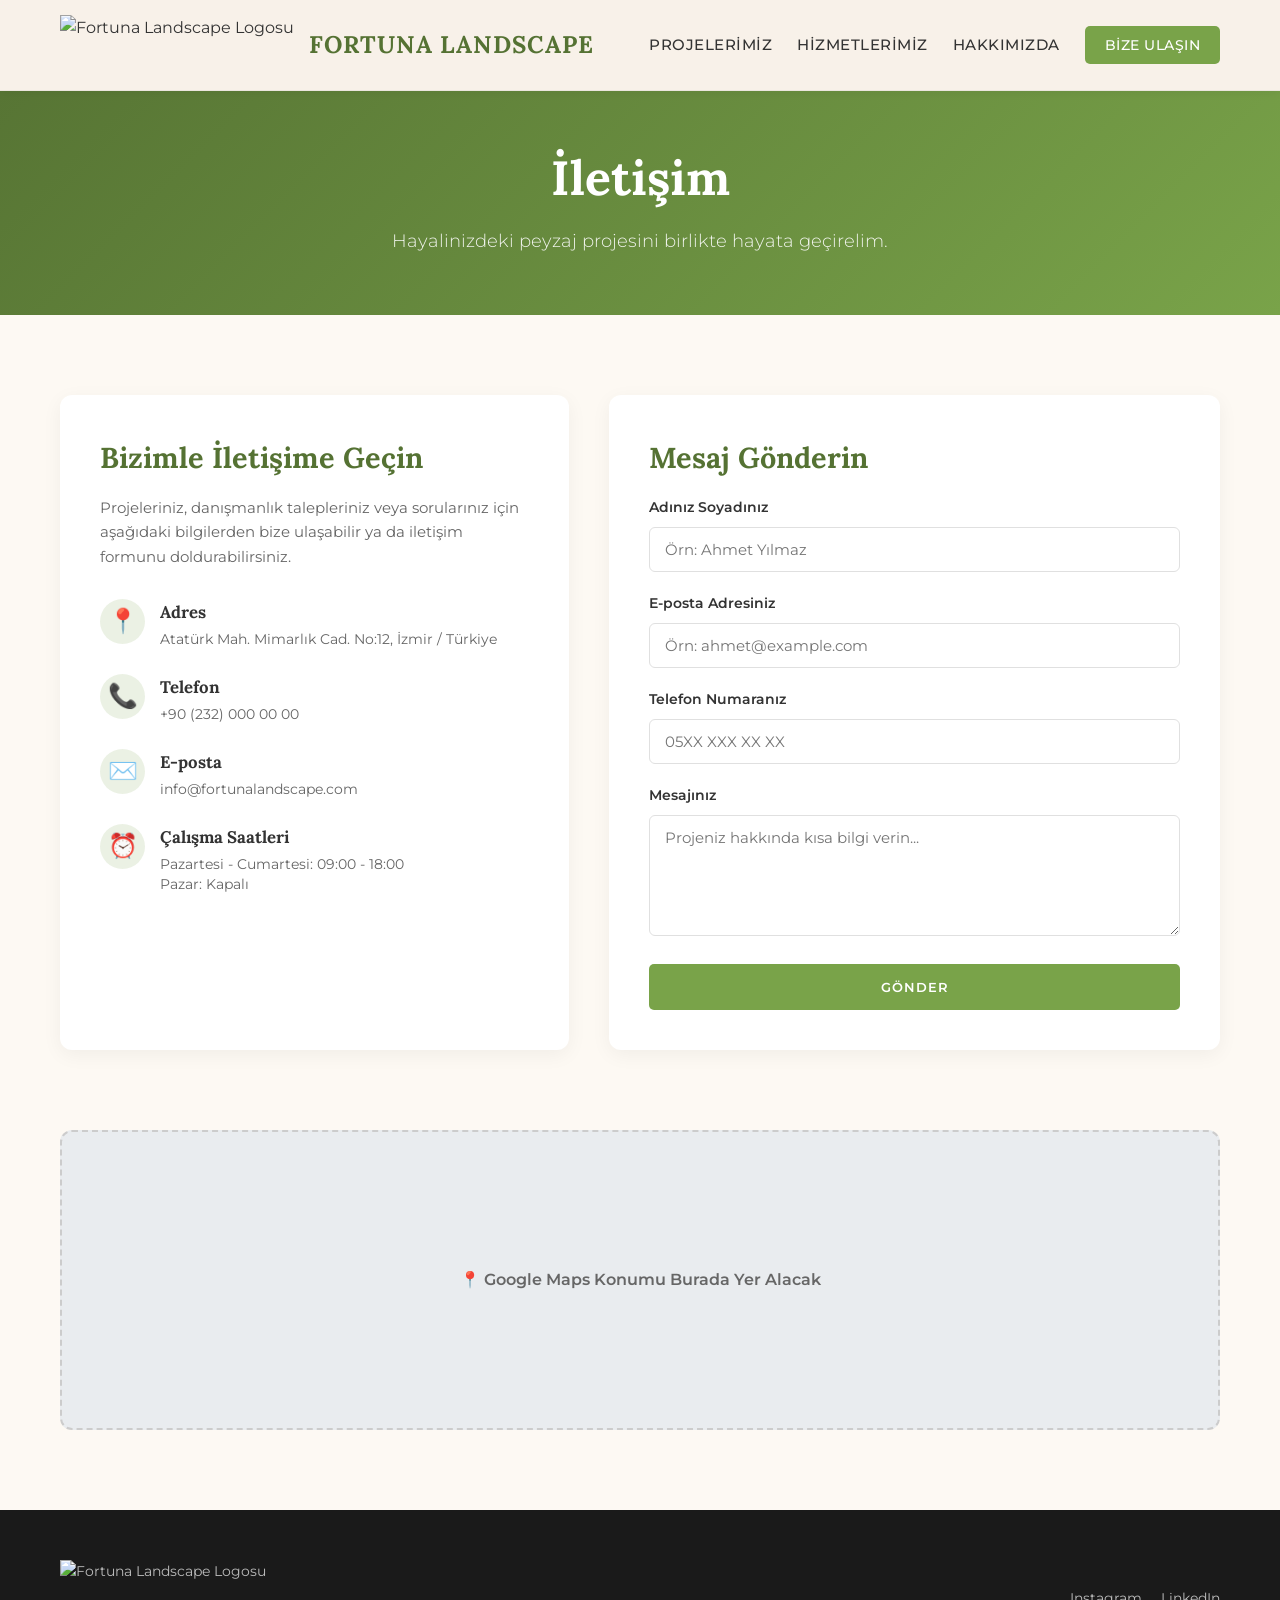
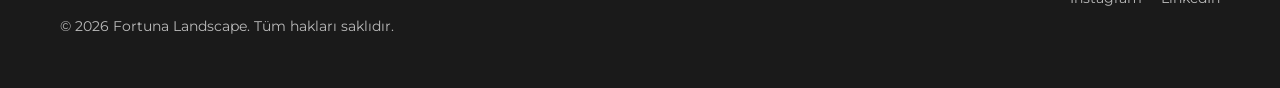
==== contact.html @ fe816507 "321" ====
<!DOCTYPE html>
<html lang="tr">
<head>
    <meta charset="UTF-8">
    <meta name="viewport" content="width=device-width, initial-scale=1.0">
    <title>İletişim | Fortuna Landscape</title>
    <link rel="stylesheet" href="style.css">
    <!-- Google Fonts -->
    <link rel="preconnect" href="https://fonts.googleapis.com">
    <link rel="preconnect" href="https://fonts.gstatic.com" crossorigin>
    <link href="https://fonts.googleapis.com/css2?family=Lora:ital,wght@0,400;0,700;1,400&family=Montserrat:wght@300;400;600;700&display=swap" rel="stylesheet">
</head>
<body>

    <!-- Header / Navigasyon Bölümü -->
    <header>
        <div class="container">
            <a href="index.html" class="logo-container">
                <img src="logo.jpeg" alt="Fortuna Landscape Logosu" class="site-logo">
                <h1 class="logo-text">Fortuna Landscape</h1>
            </a>
            <nav>
                <ul>
                    <li><a href="index.html#projemiz">Projelerimiz</a></li>
                    <li><a href="index.html#hizmetler">Hizmetlerimiz</a></li>
                    <li><a href="hakkimizda.html">Hakkımızda</a></li>
                    <li><a href="contact.html" class="cta-button">Bize Ulaşın</a></li>
                </ul>
            </nav>
        </div>
    </header>

    <!-- Sayfa Başlığı (Header Altı Banner) -->
    <section class="page-banner">
        <div class="container">
            <h2>İletişim</h2>
            <p>Hayalinizdeki peyzaj projesini birlikte hayata geçirelim.</p>
        </div>
    </section>

    <!-- İletişim İçerik Bölümü -->
    <section class="contact-page">
        <div class="container">
            <div class="contact-wrapper">
                
                <!-- Sol Taraf: İletişim Bilgileri -->
                <div class="contact-info-card">
                    <h3>Bizimle İletişime Geçin</h3>
                    <p>Projeleriniz, danışmanlık talepleriniz veya sorularınız için aşağıdaki bilgilerden bize ulaşabilir ya da iletişim formunu doldurabilirsiniz.</p>
                    
                    <div class="info-items">
                        <div class="info-item">
                            <span class="info-icon">📍</span>
                            <div>
                                <h4>Adres</h4>
                                <p>Atatürk Mah. Mimarlık Cad. No:12, İzmir / Türkiye</p>
                            </div>
                        </div>

                        <div class="info-item">
                            <span class="info-icon">📞</span>
                            <div>
                                <h4>Telefon</h4>
                                <p>+90 (232) 000 00 00</p>
                            </div>
                        </div>

                        <div class="info-item">
                            <span class="info-icon">✉️</span>
                            <div>
                                <h4>E-posta</h4>
                                <p>info@fortunalandscape.com</p>
                            </div>
                        </div>

                        <div class="info-item">
                            <span class="info-icon">⏰</span>
                            <div>
                                <h4>Çalışma Saatleri</h4>
                                <p>Pazartesi - Cumartesi: 09:00 - 18:00<br>Pazar: Kapalı</p>
                            </div>
                        </div>
                    </div>
                </div>

                <!-- Sağ Taraf: İletişim Formu -->
                <div class="contact-form-card">
                    <h3>Mesaj Gönderin</h3>
                    <form id="page-contact-form">
                        <div class="form-group">
                            <label for="name">Adınız Soyadınız</label>
                            <input type="text" id="name" name="ad" placeholder="Örn: Ahmet Yılmaz" required>
                        </div>

                        <div class="form-group">
                            <label for="email">E-posta Adresiniz</label>
                            <input type="email" id="email" name="email" placeholder="Örn: ahmet@example.com" required>
                        </div>

                        <div class="form-group">
                            <label for="phone">Telefon Numaranız</label>
                            <input type="tel" id="phone" name="phone" placeholder="05XX XXX XX XX">
                        </div>

                        <div class="form-group">
                            <label for="message">Mesajınız</label>
                            <textarea id="message" name="mesaj" rows="5" placeholder="Projeniz hakkında kısa bilgi verin..." required></textarea>
                        </div>

                        <button type="submit" class="btn">Gönder</button>
                    </form>
                </div>

            </div>
        </div>
    </section>

    <!-- Harita Bölümü Simülasyonu -->
    <section class="map-section">
        <div class="container">
            <div class="map-placeholder">
                <p>📍 Google Maps Konumu Burada Yer Alacak</p>
            </div>
        </div>
    </section>

    <!-- Footer -->
    <footer>
        <div class="container">
            <div class="footer-info">
                <img src="logo.jpeg" alt="Fortuna Landscape Logosu" class="site-logo small">
                <p>&copy; 2026 Fortuna Landscape. Tüm hakları saklıdır.</p>
            </div>
            <div class="footer-social">
                <a href="#">Instagram</a>
                <a href="#">LinkedIn</a>
            </div>
        </div>
    </footer>

    <script src="app.js"></script>
</body>
</html>
---- style.css ----
/* --- Global Stiller --- */
:root {
    --primary-color: #79A349; /* Fıstık Yeşili - Temel Renk */
    --secondary-color: #557233; /* Daha Koyu Yeşil - Vurgu */
    --accent-color: #E6A157; /* Logodaki Altın/Güneş Rengi - Detaylar */
    --light-color: #FDF9F3; /* Çok Açık Arka Plan Rengi */
    --dark-color: #333333; /* Koyu Metin Rengi */
    --text-color-muted: #666666;
    --white: #ffffff;
    --transition: all 0.3s ease;
    --font-heading: 'Lora', serif; /* Başlıklar için Serif */
    --font-body: 'Montserrat', sans-serif; /* Gövde Metni için Sans-Serif */
}

* {
    margin: 0;
    padding: 0;
    box-sizing: border-box;
}

html {
    scroll-behavior: smooth; /* Yumuşak kaydırma */
    font-size: 16px;
}

body {
    font-family: var(--font-body);
    color: var(--dark-color);
    background-color: var(--light-color);
    line-height: 1.6;
    overflow-x: hidden;
}

.container {
    max-width: 1200px;
    margin: 0 auto;
    padding: 0 20px;
}

a {
    text-decoration: none;
    color: inherit;
    transition: var(--transition);
}

ul {
    list-style: none;
}

img {
    max-width: 100%;
    height: auto;
}

h1, h2, h3, h4 {
    font-family: var(--font-heading);
    font-weight: 700;
}
/* --- Header Stilleri --- */
header {
    background-color: #F8F1E9; /* İstediğiniz krem/açık ton */
    padding: 15px 0;
    position: fixed;
    top: 0;
    width: 100%;
    z-index: 1000;
    box-shadow: 0 2px 10px rgba(0,0,0,0.05);
    border-bottom: 1px solid rgba(0, 0, 0, 0.05); /* Şık hafif bir alt çizgi */
}

header .container {
    display: flex;
    justify-content: space-between;
    align-items: center;
}

.logo-container {
    display: flex;
    align-items: center;
    gap: 15px;
}

.site-logo {
    height: 60px; /* Logonun boyutu */
}

.site-logo.small {
    height: 40px;
}

.logo-text {
    font-family: var(--font-heading);
    font-size: 1.5rem;
    font-weight: 700;
    color: var(--secondary-color);
    margin-bottom: 0;
    text-transform: uppercase;
    letter-spacing: 1px;
}

nav ul {
    display: flex;
    gap: 25px;
    align-items: center;
}

nav a {
    font-size: 0.95rem;
    font-weight: 500;
    color: var(--dark-color);
    text-transform: uppercase;
    letter-spacing: 0.5px;
}

nav a:hover:not(.cta-button) {
    color: var(--primary-color);
}

.cta-button {
    background-color: var(--primary-color);
    color: var(--white);
    padding: 10px 20px;
    border-radius: 5px;
    font-size: 0.9rem;
}

.cta-button:hover {
    background-color: var(--secondary-color);
    transform: translateY(-2px);
}

/* --- Hero Stilleri --- */
.hero {
    height: 100vh;
    background-image: url('https://images.unsplash.com/photo-1557429287-b2e26467fc2b?q=80&w=2000&auto=format&fit=crop'); /* Örnek peyzaj görseli */
    background-size: cover;
    background-position: center;
    display: flex;
    align-items: center;
    position: relative;
    color: var(--white);
    padding-top: 80px; /* Header yüksekliği */
}

.hero-overlay {
    position: absolute;
    top: 0;
    left: 0;
    width: 100%;
    height: 100%;
    background-color: rgba(0, 0, 0, 0.4); /* Görseli karartmak için */
    z-index: 1;
}

.hero-content {
    position: relative;
    z-index: 2;
    text-align: center;
    max-width: 800px;
}

.hero h2 {
    font-size: 3.5rem;
    margin-bottom: 20px;
    line-height: 1.2;
}

.hero p {
    font-size: 1.2rem;
    margin-bottom: 40px;
    font-weight: 300;
    color: rgba(255, 255, 255, 0.9);
}

.btn {
    display: inline-block;
    padding: 15px 35px;
    background-color: var(--primary-color);
    color: var(--white);
    font-family: var(--font-body);
    text-transform: uppercase;
    font-weight: 600;
    letter-spacing: 1px;
    border-radius: 5px;
    border: none;
    cursor: pointer;
}

.btn:hover {
    background-color: var(--secondary-color);
    transform: translateY(-3px);
}

/* --- Bölüm Başlıkları --- */
.section-title {
    font-size: 2.8rem;
    text-align: center;
    color: var(--secondary-color);
    margin-bottom: 60px;
    position: relative;
}

.section-title::after {
    content: '';
    display: block;
    width: 80px;
    height: 4px;
    background-color: var(--accent-color); /* Logodaki altın renk */
    margin: 15px auto 0;
}

/* --- Projeler Bölümü Stilleri --- */
.projects {
    padding: 100px 0;
    background-color: var(--white);
}

.projects-grid {
    display: grid;
    grid-template-columns: repeat(auto-fit, minmax(300px, 1fr));
    gap: 30px;
}

.project-card {
    position: relative;
    overflow: hidden;
    border-radius: 10px;
    box-shadow: 0 5px 15px rgba(0,0,0,0.1);
}

.project-card img {
    width: 100%;
    height: 400px;
    object-fit: cover;
    transition: var(--transition);
}

.project-info {
    position: absolute;
    bottom: 0;
    left: 0;
    width: 100%;
    padding: 30px;
    background: linear-gradient(to top, rgba(0,0,0,0.8), transparent);
    color: var(--white);
    transform: translateY(20px);
    opacity: 0;
    transition: var(--transition);
}

.project-card:hover img {
    transform: scale(1.05);
}

.project-card:hover .project-info {
    transform: translateY(0);
    opacity: 1;
}

.project-info h4 {
    font-family: var(--font-heading);
    font-size: 1.5rem;
    margin-bottom: 5px;
}

.project-info p {
    font-size: 0.9rem;
    font-weight: 300;
}

/* --- Yana Kayan Hizmetler Bölümü Stilleri --- */
.services {
    padding: 80px 0;
    background-color: var(--light-color);
}

.slider-container {
    position: relative;
    display: flex;
    align-items: center;
    width: 100%;
}

.services-track {
    display: flex;
    gap: 20px;
    overflow-x: auto;
    scroll-behavior: smooth;
    padding: 15px 5px;
    scrollbar-width: none; /* Firefox kaydırma çubuğunu gizler */
    width: 100%;
}

/* Chrome, Safari ve Opera için kaydırma çubuğunu gizle */
.services-track::-webkit-scrollbar {
    display: none;
}

/* KART BOYUTLANDIRMALARI */
.service-card {
    /* Masaüstü: Tam 3 kart sığacak şekilde genişlik (gap düşülerek) */
    flex: 0 0 calc((100% - 40px) / 3); 
    max-width: calc((100% - 40px) / 3);
    background-color: var(--white);
    padding: 30px 20px;
    border-radius: 12px;
    box-shadow: 0 4px 15px rgba(0, 0, 0, 0.05);
    border-bottom: 4px solid transparent;
    transition: var(--transition);
    box-sizing: border-box;
    display: flex;
    flex-direction: column;
    align-items: flex-start;
}

.service-card:hover {
    border-bottom: 4px solid var(--primary-color);
    transform: translateY(-5px);
}

.icon-box {
    width: 50px;
    height: 50px;
    background-color: rgba(121, 163, 73, 0.15); /* Fıstık yeşilinin hafif şeffaf tonu */
    border-radius: 50%;
    display: flex;
    align-items: center;
    justify-content: center;
    font-size: 1.4rem;
    margin-bottom: 15px;
}

.service-card h4 {
    font-size: 1.2rem;
    margin-bottom: 10px;
    color: var(--secondary-color);
}

.service-card p {
    color: var(--text-color-muted);
    font-size: 0.9rem;
    line-height: 1.5;
}

/* Ok Butonları */
.slider-btn {
    background-color: var(--white);
    color: var(--secondary-color);
    border: 1px solid rgba(0, 0, 0, 0.1);
    width: 40px;
    height: 40px;
    border-radius: 50%;
    cursor: pointer;
    font-size: 1rem;
    position: absolute;
    z-index: 10;
    box-shadow: 0 4px 10px rgba(0, 0, 0, 0.1);
    transition: var(--transition);
}

.slider-btn:hover {
    background-color: var(--primary-color);
    color: var(--white);
}

.prev-btn {
    left: -15px;
}

.next-btn {
    right: -15px;
}

/* --- Hakkımızda Bölümü Stilleri --- */
.about {
    padding: 100px 0;
    background-color: var(--white);
}

.about-content {
    display: flex;
    align-items: center;
    gap: 50px;
}

.about-text {
    flex: 1;
}

.about-text p {
    margin-bottom: 20px;
    font-size: 1.1rem;
    color: var(--dark-color);
}

.about-image {
    flex: 1;
}

.about-image img {
    border-radius: 10px;
    box-shadow: 0 5px 20px rgba(0,0,0,0.1);
}

/* --- İletişim Bölümü Stilleri --- */
.contact {
    padding: 100px 0;
    background-color: var(--secondary-color);
    color: var(--white);
    text-align: center;
}

.contact .section-title {
    color: var(--white);
}

.contact .section-title::after {
    background-color: var(--primary-color);
}

.contact p {
    margin-bottom: 50px;
    color: rgba(255, 255, 255, 0.8);
}

#contact-form {
    max-width: 600px;
    margin: 0 auto;
    text-align: left;
}

#contact-form input, #contact-form textarea {
    width: 100%;
    padding: 15px;
    margin-bottom: 20px;
    border-radius: 5px;
    border: none;
    font-family: var(--font-body);
}

#contact-form textarea {
    resize: vertical;
}

#contact-form button {
    display: block;
    width: 100%;
}

/* --- Footer Stilleri --- */
footer {
    background-color: #1a1a1a;
    color: rgba(255, 255, 255, 0.7);
    padding: 50px 0;
    font-size: 0.9rem;
}

footer .container {
    display: flex;
    justify-content: space-between;
    align-items: center;
}

.footer-info {
    display: flex;
    flex-direction: column;
    gap: 15px;
}

.footer-social a {
    margin-left: 15px;
    color: rgba(255, 255, 255, 0.7);
}

.footer-social a:hover {
    color: var(--primary-color);
}

/* --- Mobil ve Medya Uyumluluğu (Responsive) --- */
@media (max-width: 992px) {
    .hero h2 { font-size: 2.8rem; }
    .about-content { flex-direction: column; }
    .service-card {
        flex: 0 0 calc((100% - 20px) / 2); /* Tablette 2 kart göster */
        max-width: calc((100% - 20px) / 2);
    }
}

@media (max-width: 768px) {
    header .container { flex-direction: column; gap: 10px; }
    nav ul { flex-direction: column; gap: 10px; text-align: center; width: 100%; }
    .hero { text-align: center; padding-top: 120px; }
    .hero h2 { font-size: 2.2rem; }
    .section-title { font-size: 2.2rem; }
}

@media (max-width: 600px) {
    .service-card {
        flex: 0 0 100%; /* Mobilde tam ekrana 1 kart oturur, taşma yapmaz */
        max-width: 100%;
    }
    .prev-btn { left: -5px; }
    .next-btn { right: -5px; }
}
/* --- Neden Bizi Tercih Etmelisiniz? Stilleri --- */
.why-us {
    padding: 100px 0;
    background-color: var(--white);
}

.why-us-grid {
    display: grid;
    grid-template-columns: repeat(3, 1fr);
    gap: 30px;
    margin-bottom: 50px;
}

.why-us-card {
    background-color: var(--light-color);
    padding: 40px 30px;
    border-radius: 12px;
    position: relative;
    transition: var(--transition);
    border-top: 4px solid var(--primary-color);
}

.why-us-card:hover {
    transform: translateY(-8px);
    box-shadow: 0 10px 25px rgba(0, 0, 0, 0.08);
}

.why-us-number {
    font-family: var(--font-heading);
    font-size: 2.5rem;
    font-weight: 700;
    color: var(--accent-color);
    margin-bottom: 15px;
    opacity: 0.8;
}

.why-us-card h4 {
    font-size: 1.3rem;
    color: var(--secondary-color);
    margin-bottom: 15px;
}

.why-us-card p {
    color: var(--text-color-muted);
    font-size: 0.95rem;
    line-height: 1.6;
}

/* Alt Çağrı Metni Kutusu */
.why-us-cta {
    background: linear-gradient(135deg, var(--secondary-color), var(--primary-color));
    color: var(--white);
    padding: 40px;
    border-radius: 12px;
    text-align: center;
    max-width: 900px;
    margin: 0 auto;
    box-shadow: 0 8px 20px rgba(0, 0, 0, 0.1);
}

.why-us-cta p {
    font-size: 1.1rem;
    line-height: 1.7;
    margin-bottom: 25px;
    font-weight: 300;
}

.why-us-cta .btn {
    background-color: var(--white);
    color: var(--secondary-color);
    font-weight: 700;
}

.why-us-cta .btn:hover {
    background-color: var(--accent-color);
    color: var(--white);
}

/* Responsive Düzenlemeler */
@media (max-width: 992px) {
    .why-us-grid {
        grid-template-columns: repeat(1, 1fr); /* Tablet ve mobilde alt alta dizilir */
        gap: 25px;
    }
}

@media (max-width: 600px) {
    .why-us-cta {
        padding: 25px 20px;
    }
    .why-us-cta p {
        font-size: 1rem;
    }
}
/* --- İletişim Sayfası Stilleri (contact.html) --- */
.page-banner {
    background: linear-gradient(135deg, var(--secondary-color), var(--primary-color));
    color: var(--white);
    padding: 140px 0 60px; /* Header payı ile birlikte */
    text-align: center;
}

.page-banner h2 {
    font-size: 3rem;
    margin-bottom: 10px;
}

.page-banner p {
    font-size: 1.1rem;
    font-weight: 300;
    opacity: 0.9;
}

.contact-page {
    padding: 80px 0;
    background-color: var(--light-color);
}

.contact-wrapper {
    display: grid;
    grid-template-columns: 1fr 1.2fr;
    gap: 40px;
}

/* Sol Kart: Bilgiler */
.contact-info-card {
    background-color: var(--white);
    padding: 40px;
    border-radius: 12px;
    box-shadow: 0 5px 20px rgba(0, 0, 0, 0.05);
}

.contact-info-card h3, .contact-form-card h3 {
    font-size: 1.8rem;
    color: var(--secondary-color);
    margin-bottom: 15px;
}

.contact-info-card > p {
    color: var(--text-color-muted);
    font-size: 0.95rem;
    margin-bottom: 30px;
}

.info-items {
    display: flex;
    flex-direction: column;
    gap: 25px;
}

.info-item {
    display: flex;
    align-items: flex-start;
    gap: 15px;
}

.info-icon {
    font-size: 1.5rem;
    background-color: rgba(121, 163, 73, 0.15);
    width: 45px;
    height: 45px;
    border-radius: 50%;
    display: flex;
    align-items: center;
    justify-content: center;
    flex-shrink: 0;
}

.info-item h4 {
    font-size: 1.05rem;
    color: var(--dark-color);
    margin-bottom: 3px;
}

.info-item p {
    color: var(--text-color-muted);
    font-size: 0.9rem;
    line-height: 1.4;
}

/* Sağ Kart: Form */
.contact-form-card {
    background-color: var(--white);
    padding: 40px;
    border-radius: 12px;
    box-shadow: 0 5px 20px rgba(0, 0, 0, 0.05);
}

.form-group {
    margin-bottom: 20px;
}

.form-group label {
    display: block;
    font-size: 0.9rem;
    font-weight: 600;
    color: var(--dark-color);
    margin-bottom: 8px;
}

.form-group input, .form-group textarea {
    width: 100%;
    padding: 12px 15px;
    border: 1px solid #e0e0e0;
    border-radius: 6px;
    font-family: var(--font-body);
    font-size: 0.95rem;
    transition: var(--transition);
}

.form-group input:focus, .form-group textarea:focus {
    outline: none;
    border-color: var(--primary-color);
    box-shadow: 0 0 0 3px rgba(121, 163, 73, 0.2);
}

.contact-form-card .btn {
    width: 100%;
    border: none;
}

/* Harita Alanı */
.map-section {
    padding-bottom: 80px;
    background-color: var(--light-color);
}

.map-placeholder {
    width: 100%;
    height: 300px;
    background-color: #e9ecef;
    border-radius: 12px;
    display: flex;
    align-items: center;
    justify-content: center;
    color: var(--text-color-muted);
    font-weight: 600;
    border: 2px dashed #ccc;
}

/* Responsive (Mobil / Tablet) */
@media (max-width: 992px) {
    .contact-wrapper {
        grid-template-columns: 1fr;
    }
}
/* --- Modal Galeri Stilleri --- */
.project-card {
    cursor: pointer;
}

.modal {
    display: none; 
    position: fixed;
    z-index: 2000;
    left: 0;
    top: 0;
    width: 100%;
    height: 100%;
    background-color: rgba(0, 0, 0, 0.75);
    align-items: center;
    justify-content: center;
    backdrop-filter: blur(5px);
}

.modal-content {
    background-color: #ffffff;
    border-radius: 12px;
    width: 90%;
    max-width: 1000px;
    height: 80vh;
    position: relative;
    padding: 20px;
    box-shadow: 0 10px 30px rgba(0,0,0,0.3);
    display: flex;
    flex-direction: column;
}

.close-modal {
    position: absolute;
    top: 15px;
    right: 20px;
    font-size: 2rem;
    font-weight: bold;
    color: #333;
    cursor: pointer;
    z-index: 10;
    transition: var(--transition);
}

.close-modal:hover {
    color: var(--primary-color);
}

.modal-body {
    display: flex;
    gap: 20px;
    height: 100%;
    align-items: center;
    padding-top: 20px;
}

/* Sol Dikey Thumbnail Listesi */
.thumbnail-list {
    display: flex;
    flex-direction: column;
    gap: 12px;
    width: 100px;
    height: 100%;
    overflow-y: auto;
    padding-right: 5px;
}

.thumbnail-list::-webkit-scrollbar {
    width: 4px;
}

.thumbnail-list::-webkit-scrollbar-thumb {
    background-color: #ccc;
    border-radius: 4px;
}

.thumb-img {
    width: 100%;
    height: 70px;
    object-fit: cover;
    border-radius: 6px;
    cursor: pointer;
    opacity: 0.6;
    border: 2px solid transparent;
    transition: var(--transition);
}

.thumb-img.active, .thumb-img:hover {
    opacity: 1;
    border-color: var(--primary-color);
}

/* Orta Ana Görsel Alanı */
.main-image-container {
    flex: 1;
    height: 100%;
    position: relative;
    display: flex;
    align-items: center;
    justify-content: center;
    background-color: #f9f9f9;
    border-radius: 8px;
    overflow: hidden;
}

.main-image-container img {
    max-width: 100%;
    max-height: 100%;
    object-fit: contain;
}

/* Ok Butonları */
.modal-arrow {
    position: absolute;
    top: 50%;
    transform: translateY(-50%);
    background: rgba(255, 255, 255, 0.8);
    color: #333;
    border: none;
    width: 40px;
    height: 40px;
    border-radius: 50%;
    font-size: 1.2rem;
    cursor: pointer;
    transition: var(--transition);
    z-index: 5;
}

.modal-arrow:hover {
    background: var(--primary-color);
    color: #fff;
}

.prev-arrow { left: 15px; }
.next-arrow { right: 15px; }

/* Mobil Uyum */
@media (max-width: 768px) {
    .modal-body {
        flex-direction: column-reverse;
    }
    .thumbnail-list {
        flex-direction: row;
        width: 100%;
        height: 70px;
        overflow-x: auto;
    }
    .thumb-img {
        width: 70px;
    }
}
/* --- Hakkımızda Tek Paragraf Sayfa Stili --- */
.about-single-page {
    padding: 90px 0 120px;
    background-color: var(--light-color);
}

.about-paragraph-box {
    max-width: 850px;
    margin: 0 auto;
    background-color: var(--white);
    padding: 50px 40px;
    border-radius: 12px;
    box-shadow: 0 5px 20px rgba(0, 0, 0, 0.04);
    border-left: 5px solid var(--primary-color);
}

.about-paragraph-box p {
    font-size: 1.15rem;
    line-height: 1.85;
    color: var(--dark-color);
    font-weight: 300;
    text-align: justify;
}

@media (max-width: 600px) {
    .about-paragraph-box {
        padding: 30px 20px;
    }
    .about-paragraph-box p {
        font-size: 1rem;
        text-align: left;
    }
}
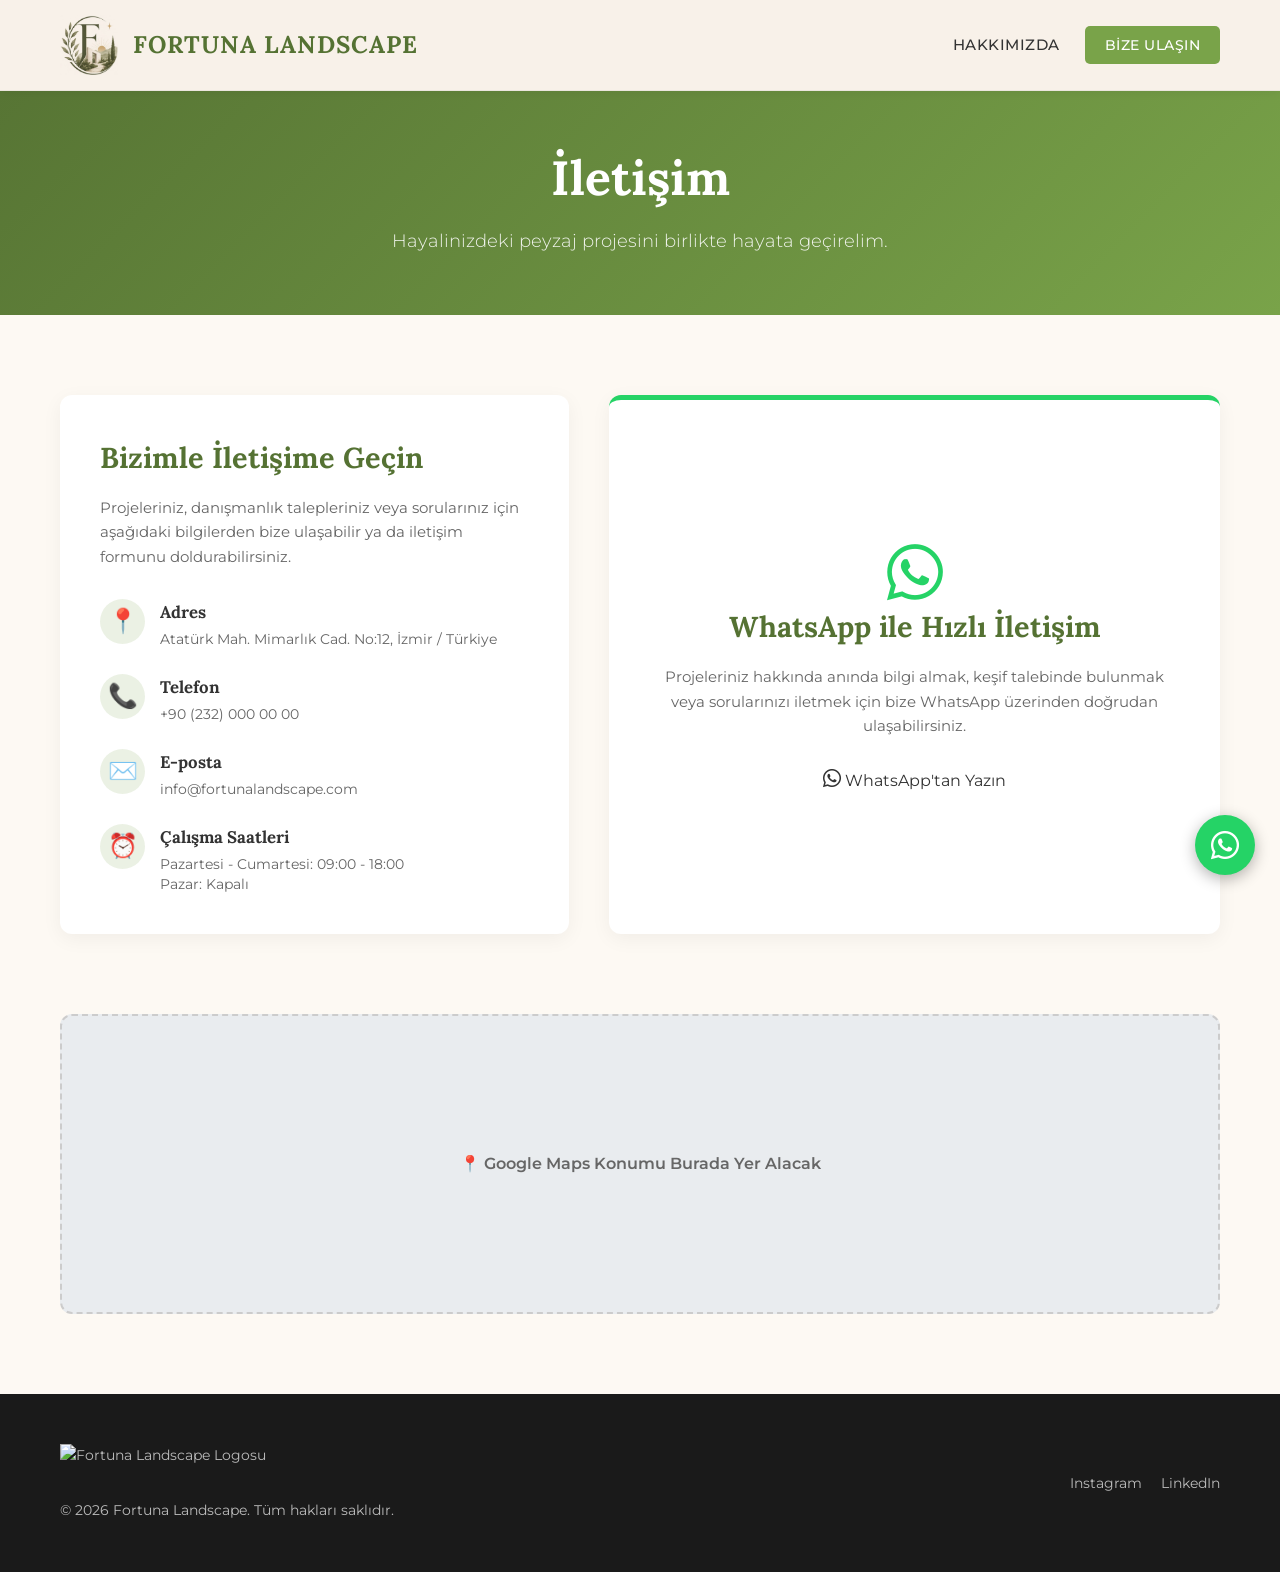
==== commit 5989a21c: "1531" ====
--- a/contact.html
+++ b/contact.html
@@ -9,6 +9,8 @@
     <link rel="preconnect" href="https://fonts.googleapis.com">
     <link rel="preconnect" href="https://fonts.gstatic.com" crossorigin>
     <link href="https://fonts.googleapis.com/css2?family=Lora:ital,wght@0,400;0,700;1,400&family=Montserrat:wght@300;400;600;700&display=swap" rel="stylesheet">
+    <!-- Font Awesome İkon Kütüphanesi -->
+    <link rel="stylesheet" href="https://cdnjs.cloudflare.com/ajax/libs/font-awesome/6.5.1/css/all.min.css">
 </head>
 <body>
 
@@ -16,19 +18,18 @@
     <header>
         <div class="container">
             <a href="index.html" class="logo-container">
-                <img src="logo.jpeg" alt="Fortuna Landscape Logosu" class="site-logo">
+                <img src="images/mini logo.jpeg" alt="Fortuna Landscape Logosu" class="site-logo">
                 <h1 class="logo-text">Fortuna Landscape</h1>
             </a>
             <nav>
                 <ul>
-                    <li><a href="index.html#projemiz">Projelerimiz</a></li>
-                    <li><a href="index.html#hizmetler">Hizmetlerimiz</a></li>
                     <li><a href="hakkimizda.html">Hakkımızda</a></li>
                     <li><a href="contact.html" class="cta-button">Bize Ulaşın</a></li>
                 </ul>
             </nav>
         </div>
     </header>
+
 
     <!-- Sayfa Başlığı (Header Altı Banner) -->
     <section class="page-banner">
@@ -82,36 +83,20 @@
                         </div>
                     </div>
                 </div>
-
-                <!-- Sağ Taraf: İletişim Formu -->
-                <div class="contact-form-card">
-                    <h3>Mesaj Gönderin</h3>
-                    <form id="page-contact-form">
-                        <div class="form-group">
-                            <label for="name">Adınız Soyadınız</label>
-                            <input type="text" id="name" name="ad" placeholder="Örn: Ahmet Yılmaz" required>
-                        </div>
-
-                        <div class="form-group">
-                            <label for="email">E-posta Adresiniz</label>
-                            <input type="email" id="email" name="email" placeholder="Örn: ahmet@example.com" required>
-                        </div>
-
-                        <div class="form-group">
-                            <label for="phone">Telefon Numaranız</label>
-                            <input type="tel" id="phone" name="phone" placeholder="05XX XXX XX XX">
-                        </div>
-
-                        <div class="form-group">
-                            <label for="message">Mesajınız</label>
-                            <textarea id="message" name="mesaj" rows="5" placeholder="Projeniz hakkında kısa bilgi verin..." required></textarea>
-                        </div>
-
-                        <button type="submit" class="btn">Gönder</button>
-                    </form>
+                <!-- Sağ Taraf: WhatsApp İletişim Kartı -->
+                <div class="contact-whatsapp-card">
+                    <div class="whatsapp-card-icon">
+                        <i class="fa-brands fa-whatsapp"></i>
+                    </div>
+                    <h3>WhatsApp ile Hızlı İletişim</h3>
+                    <p>Projeleriniz hakkında anında bilgi almak, keşif talebinde bulunmak veya sorularınızı iletmek için bize WhatsApp üzerinden doğrudan ulaşabilirsiniz.</p>
+                    
+                    <!-- Numarayı kendi numaranızla güncelleyin (Örn: 905XXXXXXXXX) -->
+                    <a href="https://wa.me/905000000000?text=Merhaba,%20projem%20hakk%C4%B1nda%20bilgi%20almak%20istiyorum." target="_blank" class="whatsapp-btn-large">
+                        <i class="fa-brands fa-whatsapp"></i> WhatsApp'tan Yazın
+                    </a>
                 </div>
-
-            </div>
+            
         </div>
     </section>
 
@@ -123,6 +108,10 @@
             </div>
         </div>
     </section>
+    <!-- Sağ Alt Sabit WhatsApp Butonu -->
+    <a href="https://wa.me/905000000000?text=Merhaba,%20projem%20hakk%C4%B1nda%20bilgi%20almak%20istiyorum." class="fixed-whatsapp" target="_blank" title="WhatsApp ile İletişime Geçin">
+        <i class="fa-brands fa-whatsapp"></i>
+    </a>
 
     <!-- Footer -->
     <footer>
--- a/style.css
+++ b/style.css
@@ -931,4 +931,105 @@
         font-size: 1rem;
         text-align: left;
     }
+}
+/* --- WhatsApp Kartı ve Sabit Buton Stilleri --- */
+
+/* İletişim Sayfasındaki WhatsApp Kartı */
+.contact-whatsapp-card {
+    background-color: var(--white);
+    padding: 40px;
+    border-radius: 12px;
+    box-shadow: 0 5px 20px rgba(0, 0, 0, 0.05);
+    text-align: center;
+    display: flex;
+    flex-direction: column;
+    align-items: center;
+    justify-content: center;
+    border-top: 5px solid #25D366; /* WhatsApp Yeşili */
+}
+
+/* Kart Üstündeki Büyük İkon */
+.whatsapp-card-icon i {
+    font-size: 4rem;
+    color: #25D366;
+}
+
+.contact-whatsapp-card h3 {
+    font-size: 1.8rem;
+    color: var(--secondary-color);
+    margin-bottom: 15px;
+}
+
+.contact-whatsapp-card p {
+    color: var(--text-color-muted);
+    font-size: 0.95rem;
+    line-height: 1.6;
+    margin-bottom: 30px;
+}
+
+/* Buton İçi İkon */
+.whatsapp-btn-large i {
+    font-size: 1.3rem;
+}
+
+.whatsapp-btn-large:hover {
+    background-color: #128C7E;
+    transform: translateY(-3px);
+    box-shadow: 0 6px 20px rgba(18, 140, 126, 0.4);
+    color: #ffffff;
+}
+
+/* Sağ Alt Sabit WhatsApp Butonu */
+.fixed-whatsapp {
+    position: fixed !important;
+    bottom: 25px !important;
+    right: 25px !important;
+    width: 60px !important;
+    height: 60px !important;
+    background-color: #25D366;
+    border-radius: 50%;
+    display: flex !important;
+    align-items: center;
+    justify-content: center;
+    box-shadow: 0 4px 15px rgba(0, 0, 0, 0.3);
+    z-index: 999999 !important; /* Diğer tüm elemanların üstünde durması için */
+    text-decoration: none;
+    transition: transform 0.3s ease, background-color 0.3s ease;
+    animation: pulse-wa 2s infinite;
+}
+
+.fixed-whatsapp i {
+    font-size: 32px !important;
+    color: #ffffff !important;
+    line-height: 1;
+}
+
+.fixed-whatsapp:hover {
+    background-color: #128C7E;
+    transform: scale(1.1);
+}
+
+/* Hafif Yanıp Sönme (Pulse) Animasyonu */
+@keyframes pulse-wa {
+    0% {
+        box-shadow: 0 0 0 0 rgba(37, 211, 102, 0.7);
+    }
+    70% {
+        box-shadow: 0 0 0 15px rgba(37, 211, 102, 0);
+    }
+    100% {
+        box-shadow: 0 0 0 0 rgba(37, 211, 102, 0);
+    }
+}
+
+@media (max-width: 600px) {
+    .fixed-whatsapp {
+        bottom: 15px !important;
+        right: 15px !important;
+        width: 50px !important;
+        height: 50px !important;
+    }
+    .fixed-whatsapp i {
+        font-size: 26px !important;
+    }
 }
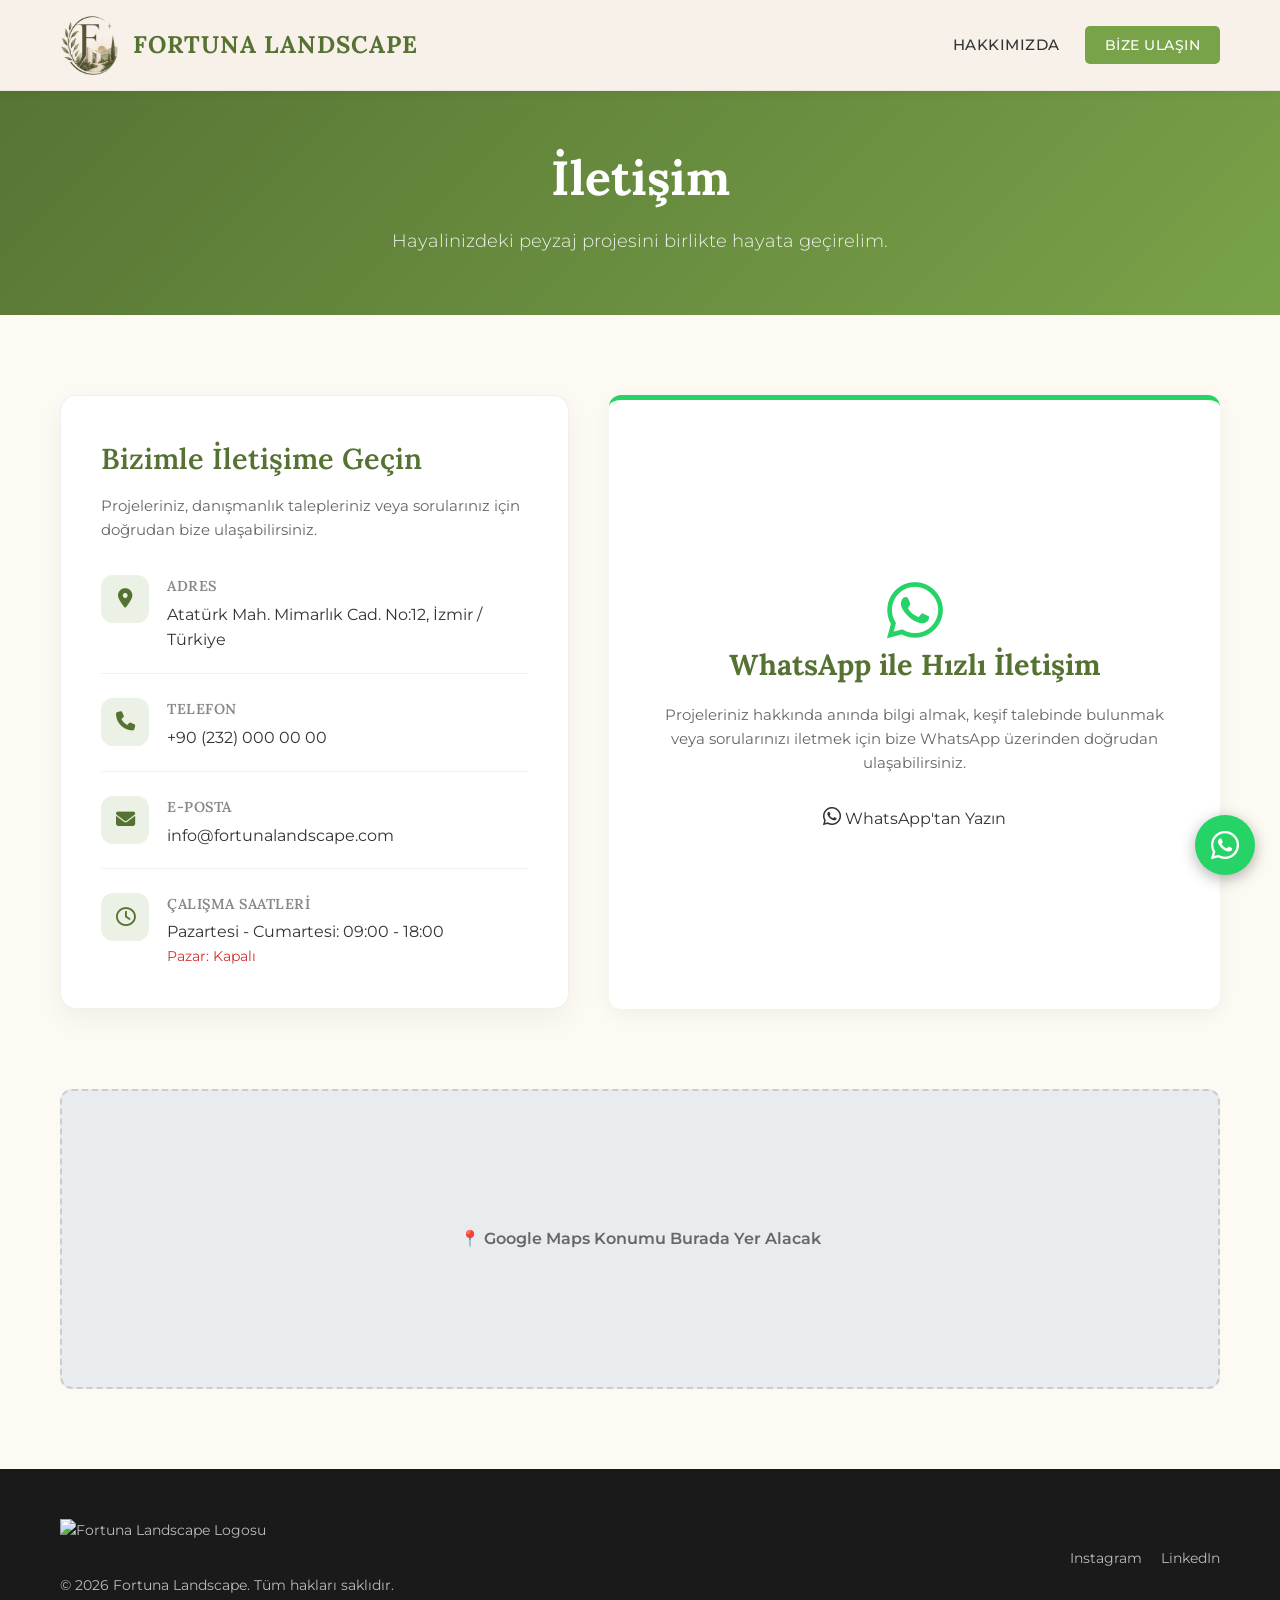
==== commit 44eb7f8f: "aw" ====
--- a/contact.html
+++ b/contact.html
@@ -46,39 +46,55 @@
                 
                 <!-- Sol Taraf: İletişim Bilgileri -->
                 <div class="contact-info-card">
-                    <h3>Bizimle İletişime Geçin</h3>
-                    <p>Projeleriniz, danışmanlık talepleriniz veya sorularınız için aşağıdaki bilgilerden bize ulaşabilir ya da iletişim formunu doldurabilirsiniz.</p>
+                    <div class="card-header">
+                        <h3>Bizimle İletişime Geçin</h3>
+                        <p>Projeleriniz, danışmanlık talepleriniz veya sorularınız için doğrudan bize ulaşabilirsiniz.</p>
+                    </div>
                     
                     <div class="info-items">
+                        <!-- Adres -->
                         <div class="info-item">
-                            <span class="info-icon">📍</span>
-                            <div>
+                            <div class="icon-box">
+                                <i class="fa-solid fa-location-dot"></i>
+                            </div>
+                            <div class="info-content">
                                 <h4>Adres</h4>
-                                <p>Atatürk Mah. Mimarlık Cad. No:12, İzmir / Türkiye</p>
+                                <a href="https://maps.google.com/?q=Atatürk+Mah.+Mimarlık+Cad.+No:12,+İzmir" target="_blank" rel="noopener noreferrer">
+                                    Atatürk Mah. Mimarlık Cad. No:12, İzmir / Türkiye
+                                </a>
                             </div>
                         </div>
 
+                        <!-- Telefon -->
                         <div class="info-item">
-                            <span class="info-icon">📞</span>
-                            <div>
+                            <div class="icon-box">
+                                <i class="fa-solid fa-phone"></i>
+                            </div>
+                            <div class="info-content">
                                 <h4>Telefon</h4>
-                                <p>+90 (232) 000 00 00</p>
+                                <a href="tel:+902320000000">+90 (232) 000 00 00</a>
                             </div>
                         </div>
 
+                        <!-- E-posta -->
                         <div class="info-item">
-                            <span class="info-icon">✉️</span>
-                            <div>
+                            <div class="icon-box">
+                                <i class="fa-solid fa-envelope"></i>
+                            </div>
+                            <div class="info-content">
                                 <h4>E-posta</h4>
-                                <p>info@fortunalandscape.com</p>
+                                <a href="mailto:info@fortunalandscape.com">info@fortunalandscape.com</a>
                             </div>
                         </div>
 
+                        <!-- Çalışma Saatleri -->
                         <div class="info-item">
-                            <span class="info-icon">⏰</span>
-                            <div>
+                            <div class="icon-box">
+                                <i class="fa-regular fa-clock"></i>
+                            </div>
+                            <div class="info-content">
                                 <h4>Çalışma Saatleri</h4>
-                                <p>Pazartesi - Cumartesi: 09:00 - 18:00<br>Pazar: Kapalı</p>
+                                <p>Pazartesi - Cumartesi: 09:00 - 18:00<br><span>Pazar: Kapalı</span></p>
                             </div>
                         </div>
                     </div>
--- a/style.css
+++ b/style.css
@@ -56,6 +56,7 @@
     font-family: var(--font-heading);
     font-weight: 700;
 }
+
 /* --- Header Stilleri --- */
 header {
     background-color: #F8F1E9; /* İstediğiniz krem/açık ton */
@@ -65,7 +66,7 @@
     width: 100%;
     z-index: 1000;
     box-shadow: 0 2px 10px rgba(0,0,0,0.05);
-    border-bottom: 1px solid rgba(0, 0, 0, 0.05); /* Şık hafif bir alt çizgi */
+    border-bottom: 1px solid rgba(0, 0, 0, 0.05);
 }
 
 header .container {
@@ -81,7 +82,7 @@
 }
 
 .site-logo {
-    height: 60px; /* Logonun boyutu */
+    height: 60px;
 }
 
 .site-logo.small {
@@ -132,14 +133,14 @@
 /* --- Hero Stilleri --- */
 .hero {
     height: 100vh;
-    background-image: url('https://images.unsplash.com/photo-1557429287-b2e26467fc2b?q=80&w=2000&auto=format&fit=crop'); /* Örnek peyzaj görseli */
+    background-image: url('https://images.unsplash.com/photo-1557429287-b2e26467fc2b?q=80&w=2000&auto=format&fit=crop');
     background-size: cover;
     background-position: center;
     display: flex;
     align-items: center;
     position: relative;
     color: var(--white);
-    padding-top: 80px; /* Header yüksekliği */
+    padding-top: 80px;
 }
 
 .hero-overlay {
@@ -148,7 +149,7 @@
     left: 0;
     width: 100%;
     height: 100%;
-    background-color: rgba(0, 0, 0, 0.4); /* Görseli karartmak için */
+    background-color: rgba(0, 0, 0, 0.4);
     z-index: 1;
 }
 
@@ -205,7 +206,7 @@
     display: block;
     width: 80px;
     height: 4px;
-    background-color: var(--accent-color); /* Logodaki altın renk */
+    background-color: var(--accent-color);
     margin: 15px auto 0;
 }
 
@@ -226,6 +227,7 @@
     overflow: hidden;
     border-radius: 10px;
     box-shadow: 0 5px 15px rgba(0,0,0,0.1);
+    cursor: pointer;
 }
 
 .project-card img {
@@ -268,7 +270,7 @@
     font-weight: 300;
 }
 
-/* --- Yana Kayan Hizmetler Bölümü Stilleri --- */
+/* --- Hizmetler Bölümü (Slider) --- */
 .services {
     padding: 80px 0;
     background-color: var(--light-color);
@@ -287,19 +289,16 @@
     overflow-x: auto;
     scroll-behavior: smooth;
     padding: 15px 5px;
-    scrollbar-width: none; /* Firefox kaydırma çubuğunu gizler */
+    scrollbar-width: none;
     width: 100%;
 }
 
-/* Chrome, Safari ve Opera için kaydırma çubuğunu gizle */
 .services-track::-webkit-scrollbar {
     display: none;
 }
 
-/* KART BOYUTLANDIRMALARI */
 .service-card {
-    /* Masaüstü: Tam 3 kart sığacak şekilde genişlik (gap düşülerek) */
-    flex: 0 0 calc((100% - 40px) / 3); 
+    flex: 0 0 calc((100% - 40px) / 3);
     max-width: calc((100% - 40px) / 3);
     background-color: var(--white);
     padding: 30px 20px;
@@ -318,18 +317,6 @@
     transform: translateY(-5px);
 }
 
-.icon-box {
-    width: 50px;
-    height: 50px;
-    background-color: rgba(121, 163, 73, 0.15); /* Fıstık yeşilinin hafif şeffaf tonu */
-    border-radius: 50%;
-    display: flex;
-    align-items: center;
-    justify-content: center;
-    font-size: 1.4rem;
-    margin-bottom: 15px;
-}
-
 .service-card h4 {
     font-size: 1.2rem;
     margin-bottom: 10px;
@@ -342,7 +329,6 @@
     line-height: 1.5;
 }
 
-/* Ok Butonları */
 .slider-btn {
     background-color: var(--white);
     color: var(--secondary-color);
@@ -363,13 +349,8 @@
     color: var(--white);
 }
 
-.prev-btn {
-    left: -15px;
-}
-
-.next-btn {
-    right: -15px;
-}
+.prev-btn { left: -15px; }
+.next-btn { right: -15px; }
 
 /* --- Hakkımızda Bölümü Stilleri --- */
 .about {
@@ -383,126 +364,43 @@
     gap: 50px;
 }
 
-.about-text {
-    flex: 1;
-}
-
+.about-text { flex: 1; }
 .about-text p {
     margin-bottom: 20px;
     font-size: 1.1rem;
     color: var(--dark-color);
 }
 
-.about-image {
-    flex: 1;
-}
-
+.about-image { flex: 1; }
 .about-image img {
     border-radius: 10px;
     box-shadow: 0 5px 20px rgba(0,0,0,0.1);
 }
 
-/* --- İletişim Bölümü Stilleri --- */
-.contact {
-    padding: 100px 0;
-    background-color: var(--secondary-color);
-    color: var(--white);
-    text-align: center;
-}
-
-.contact .section-title {
-    color: var(--white);
-}
-
-.contact .section-title::after {
-    background-color: var(--primary-color);
-}
-
-.contact p {
-    margin-bottom: 50px;
-    color: rgba(255, 255, 255, 0.8);
-}
-
-#contact-form {
-    max-width: 600px;
+.about-single-page {
+    padding: 90px 0 120px;
+    background-color: var(--light-color);
+}
+
+.about-paragraph-box {
+    max-width: 850px;
     margin: 0 auto;
-    text-align: left;
-}
-
-#contact-form input, #contact-form textarea {
-    width: 100%;
-    padding: 15px;
-    margin-bottom: 20px;
-    border-radius: 5px;
-    border: none;
-    font-family: var(--font-body);
-}
-
-#contact-form textarea {
-    resize: vertical;
-}
-
-#contact-form button {
-    display: block;
-    width: 100%;
-}
-
-/* --- Footer Stilleri --- */
-footer {
-    background-color: #1a1a1a;
-    color: rgba(255, 255, 255, 0.7);
-    padding: 50px 0;
-    font-size: 0.9rem;
-}
-
-footer .container {
-    display: flex;
-    justify-content: space-between;
-    align-items: center;
-}
-
-.footer-info {
-    display: flex;
-    flex-direction: column;
-    gap: 15px;
-}
-
-.footer-social a {
-    margin-left: 15px;
-    color: rgba(255, 255, 255, 0.7);
-}
-
-.footer-social a:hover {
-    color: var(--primary-color);
-}
-
-/* --- Mobil ve Medya Uyumluluğu (Responsive) --- */
-@media (max-width: 992px) {
-    .hero h2 { font-size: 2.8rem; }
-    .about-content { flex-direction: column; }
-    .service-card {
-        flex: 0 0 calc((100% - 20px) / 2); /* Tablette 2 kart göster */
-        max-width: calc((100% - 20px) / 2);
-    }
-}
-
-@media (max-width: 768px) {
-    header .container { flex-direction: column; gap: 10px; }
-    nav ul { flex-direction: column; gap: 10px; text-align: center; width: 100%; }
-    .hero { text-align: center; padding-top: 120px; }
-    .hero h2 { font-size: 2.2rem; }
-    .section-title { font-size: 2.2rem; }
-}
-
-@media (max-width: 600px) {
-    .service-card {
-        flex: 0 0 100%; /* Mobilde tam ekrana 1 kart oturur, taşma yapmaz */
-        max-width: 100%;
-    }
-    .prev-btn { left: -5px; }
-    .next-btn { right: -5px; }
-}
-/* --- Neden Bizi Tercih Etmelisiniz? Stilleri --- */
+    background-color: var(--white);
+    padding: 50px 40px;
+    border-radius: 12px;
+    box-shadow: 0 5px 20px rgba(0, 0, 0, 0.04);
+    border-left: 5px solid var(--primary-color);
+}
+
+.about-paragraph-box p {
+    font-size: 1.15rem;
+    line-height: 1.85;
+    color: var(--dark-color);
+    font-weight: 300;
+    text-align: justify;
+}
+
+/* --- Neden Bizi Tercih Etmelisiniz? --- */
 .why-us {
     padding: 100px 0;
     background-color: var(--white);
@@ -550,7 +448,6 @@
     line-height: 1.6;
 }
 
-/* Alt Çağrı Metni Kutusu */
 .why-us-cta {
     background: linear-gradient(135deg, var(--secondary-color), var(--primary-color));
     color: var(--white);
@@ -580,27 +477,11 @@
     color: var(--white);
 }
 
-/* Responsive Düzenlemeler */
-@media (max-width: 992px) {
-    .why-us-grid {
-        grid-template-columns: repeat(1, 1fr); /* Tablet ve mobilde alt alta dizilir */
-        gap: 25px;
-    }
-}
-
-@media (max-width: 600px) {
-    .why-us-cta {
-        padding: 25px 20px;
-    }
-    .why-us-cta p {
-        font-size: 1rem;
-    }
-}
 /* --- İletişim Sayfası Stilleri (contact.html) --- */
 .page-banner {
     background: linear-gradient(135deg, var(--secondary-color), var(--primary-color));
     color: var(--white);
-    padding: 140px 0 60px; /* Header payı ile birlikte */
+    padding: 140px 0 60px;
     text-align: center;
 }
 
@@ -626,101 +507,92 @@
     gap: 40px;
 }
 
-/* Sol Kart: Bilgiler */
+/* Yenilenen İletişim Kartı Stilleri */
 .contact-info-card {
-    background-color: var(--white);
+    background: #ffffff;
     padding: 40px;
-    border-radius: 12px;
-    box-shadow: 0 5px 20px rgba(0, 0, 0, 0.05);
-}
-
-.contact-info-card h3, .contact-form-card h3 {
+    border-radius: 16px;
+    box-shadow: 0 10px 30px rgba(0, 0, 0, 0.05);
+    border: 1px solid rgba(0, 0, 0, 0.06);
+}
+
+.card-header h3 {
     font-size: 1.8rem;
     color: var(--secondary-color);
-    margin-bottom: 15px;
-}
-
-.contact-info-card > p {
+    margin-bottom: 12px;
+    font-weight: 600;
+}
+
+.card-header p {
     color: var(--text-color-muted);
     font-size: 0.95rem;
-    margin-bottom: 30px;
+    line-height: 1.6;
+    margin-bottom: 32px;
 }
 
 .info-items {
     display: flex;
     flex-direction: column;
-    gap: 25px;
+    gap: 24px;
 }
 
 .info-item {
     display: flex;
     align-items: flex-start;
-    gap: 15px;
-}
-
-.info-icon {
-    font-size: 1.5rem;
+    gap: 18px;
+    padding-bottom: 20px;
+    border-bottom: 1px solid #f0f0f0;
+    transition: transform 0.2s ease;
+}
+
+.info-item:last-child {
+    border-bottom: none;
+    padding-bottom: 0;
+}
+
+/* Yuvarlak İkon Kutuları */
+.icon-box {
+    width: 48px;
+    height: 48px;
     background-color: rgba(121, 163, 73, 0.15);
-    width: 45px;
-    height: 45px;
-    border-radius: 50%;
+    border-radius: 12px;
     display: flex;
     align-items: center;
     justify-content: center;
     flex-shrink: 0;
 }
 
-.info-item h4 {
-    font-size: 1.05rem;
+.icon-box i {
+    font-size: 1.2rem;
+    color: var(--secondary-color);
+}
+
+.info-content h4 {
+    font-size: 0.9rem;
+    text-transform: uppercase;
+    letter-spacing: 0.5px;
+    color: #888888;
+    margin-bottom: 4px;
+    font-weight: 600;
+}
+
+.info-content a, 
+.info-content p {
     color: var(--dark-color);
-    margin-bottom: 3px;
-}
-
-.info-item p {
-    color: var(--text-color-muted);
+    font-size: 1rem;
+    line-height: 1.5;
+    text-decoration: none;
+    margin: 0;
+    transition: color 0.2s ease;
+}
+
+.info-content a:hover {
+    color: var(--primary-color);
+}
+
+.info-content p span {
+    color: #d32f2f;
     font-size: 0.9rem;
-    line-height: 1.4;
-}
-
-/* Sağ Kart: Form */
-.contact-form-card {
-    background-color: var(--white);
-    padding: 40px;
-    border-radius: 12px;
-    box-shadow: 0 5px 20px rgba(0, 0, 0, 0.05);
-}
-
-.form-group {
-    margin-bottom: 20px;
-}
-
-.form-group label {
-    display: block;
-    font-size: 0.9rem;
-    font-weight: 600;
-    color: var(--dark-color);
-    margin-bottom: 8px;
-}
-
-.form-group input, .form-group textarea {
-    width: 100%;
-    padding: 12px 15px;
-    border: 1px solid #e0e0e0;
-    border-radius: 6px;
-    font-family: var(--font-body);
-    font-size: 0.95rem;
-    transition: var(--transition);
-}
-
-.form-group input:focus, .form-group textarea:focus {
-    outline: none;
-    border-color: var(--primary-color);
-    box-shadow: 0 0 0 3px rgba(121, 163, 73, 0.2);
-}
-
-.contact-form-card .btn {
-    width: 100%;
-    border: none;
 }
 
 /* Harita Alanı */
@@ -742,17 +614,91 @@
     border: 2px dashed #ccc;
 }
 
-/* Responsive (Mobil / Tablet) */
-@media (max-width: 992px) {
-    .contact-wrapper {
-        grid-template-columns: 1fr;
-    }
-}
+/* --- WhatsApp Kartı ve Sabit Buton Stilleri --- */
+.contact-whatsapp-card {
+    background-color: var(--white);
+    padding: 40px;
+    border-radius: 12px;
+    box-shadow: 0 5px 20px rgba(0, 0, 0, 0.05);
+    text-align: center;
+    display: flex;
+    flex-direction: column;
+    align-items: center;
+    justify-content: center;
+    border-top: 5px solid #25D366;
+}
+
+.whatsapp-card-icon i {
+    font-size: 4rem;
+    color: #25D366;
+}
+
+.contact-whatsapp-card h3 {
+    font-size: 1.8rem;
+    color: var(--secondary-color);
+    margin-bottom: 15px;
+}
+
+.contact-whatsapp-card p {
+    color: var(--text-color-muted);
+    font-size: 0.95rem;
+    line-height: 1.6;
+    margin-bottom: 30px;
+}
+
+.whatsapp-btn-large i {
+    font-size: 1.3rem;
+}
+
+.whatsapp-btn-large:hover {
+    background-color: #128C7E;
+    transform: translateY(-3px);
+    box-shadow: 0 6px 20px rgba(18, 140, 126, 0.4);
+    color: #ffffff;
+}
+
+.fixed-whatsapp {
+    position: fixed !important;
+    bottom: 25px !important;
+    right: 25px !important;
+    width: 60px !important;
+    height: 60px !important;
+    background-color: #25D366;
+    border-radius: 50%;
+    display: flex !important;
+    align-items: center;
+    justify-content: center;
+    box-shadow: 0 4px 15px rgba(0, 0, 0, 0.3);
+    z-index: 999999 !important;
+    text-decoration: none;
+    transition: transform 0.3s ease, background-color 0.3s ease;
+    animation: pulse-wa 2s infinite;
+}
+
+.fixed-whatsapp i {
+    font-size: 32px !important;
+    color: #ffffff !important;
+    line-height: 1;
+}
+
+.fixed-whatsapp:hover {
+    background-color: #128C7E;
+    transform: scale(1.1);
+}
+
+@keyframes pulse-wa {
+    0% {
+        box-shadow: 0 0 0 0 rgba(37, 211, 102, 0.7);
+    }
+    70% {
+        box-shadow: 0 0 0 15px rgba(37, 211, 102, 0);
+    }
+    100% {
+        box-shadow: 0 0 0 0 rgba(37, 211, 102, 0);
+    }
+}
+
 /* --- Modal Galeri Stilleri --- */
-.project-card {
-    cursor: pointer;
-}
-
 .modal {
     display: none; 
     position: fixed;
@@ -804,7 +750,6 @@
     padding-top: 20px;
 }
 
-/* Sol Dikey Thumbnail Listesi */
 .thumbnail-list {
     display: flex;
     flex-direction: column;
@@ -840,7 +785,6 @@
     border-color: var(--primary-color);
 }
 
-/* Orta Ana Görsel Alanı */
 .main-image-container {
     flex: 1;
     height: 100%;
@@ -859,7 +803,6 @@
     object-fit: contain;
 }
 
-/* Ok Butonları */
 .modal-arrow {
     position: absolute;
     top: 50%;
@@ -884,8 +827,58 @@
 .prev-arrow { left: 15px; }
 .next-arrow { right: 15px; }
 
-/* Mobil Uyum */
+/* --- Footer Stilleri --- */
+footer {
+    background-color: #1a1a1a;
+    color: rgba(255, 255, 255, 0.7);
+    padding: 50px 0;
+    font-size: 0.9rem;
+}
+
+footer .container {
+    display: flex;
+    justify-content: space-between;
+    align-items: center;
+}
+
+.footer-info {
+    display: flex;
+    flex-direction: column;
+    gap: 15px;
+}
+
+.footer-social a {
+    margin-left: 15px;
+    color: rgba(255, 255, 255, 0.7);
+}
+
+.footer-social a:hover {
+    color: var(--primary-color);
+}
+
+/* --- Mobil ve Medya Uyumluluğu (Responsive) --- */
+@media (max-width: 992px) {
+    .hero h2 { font-size: 2.8rem; }
+    .about-content { flex-direction: column; }
+    .service-card {
+        flex: 0 0 calc((100% - 20px) / 2);
+        max-width: calc((100% - 20px) / 2);
+    }
+    .why-us-grid {
+        grid-template-columns: repeat(1, 1fr);
+        gap: 25px;
+    }
+    .contact-wrapper {
+        grid-template-columns: 1fr;
+    }
+}
+
 @media (max-width: 768px) {
+    header .container { flex-direction: column; gap: 10px; }
+    nav ul { flex-direction: column; gap: 10px; text-align: center; width: 100%; }
+    .hero { text-align: center; padding-top: 120px; }
+    .hero h2 { font-size: 2.2rem; }
+    .section-title { font-size: 2.2rem; }
     .modal-body {
         flex-direction: column-reverse;
     }
@@ -899,137 +892,26 @@
         width: 70px;
     }
 }
-/* --- Hakkımızda Tek Paragraf Sayfa Stili --- */
-.about-single-page {
-    padding: 90px 0 120px;
-    background-color: var(--light-color);
-}
-
-.about-paragraph-box {
-    max-width: 850px;
-    margin: 0 auto;
-    background-color: var(--white);
-    padding: 50px 40px;
-    border-radius: 12px;
-    box-shadow: 0 5px 20px rgba(0, 0, 0, 0.04);
-    border-left: 5px solid var(--primary-color);
-}
-
-.about-paragraph-box p {
-    font-size: 1.15rem;
-    line-height: 1.85;
-    color: var(--dark-color);
-    font-weight: 300;
-    text-align: justify;
-}
 
 @media (max-width: 600px) {
-    .about-paragraph-box {
-        padding: 30px 20px;
-    }
-    .about-paragraph-box p {
-        font-size: 1rem;
-        text-align: left;
-    }
-}
-/* --- WhatsApp Kartı ve Sabit Buton Stilleri --- */
-
-/* İletişim Sayfasındaki WhatsApp Kartı */
-.contact-whatsapp-card {
-    background-color: var(--white);
-    padding: 40px;
-    border-radius: 12px;
-    box-shadow: 0 5px 20px rgba(0, 0, 0, 0.05);
-    text-align: center;
-    display: flex;
-    flex-direction: column;
-    align-items: center;
-    justify-content: center;
-    border-top: 5px solid #25D366; /* WhatsApp Yeşili */
-}
-
-/* Kart Üstündeki Büyük İkon */
-.whatsapp-card-icon i {
-    font-size: 4rem;
-    color: #25D366;
-}
-
-.contact-whatsapp-card h3 {
-    font-size: 1.8rem;
-    color: var(--secondary-color);
-    margin-bottom: 15px;
-}
-
-.contact-whatsapp-card p {
-    color: var(--text-color-muted);
-    font-size: 0.95rem;
-    line-height: 1.6;
-    margin-bottom: 30px;
-}
-
-/* Buton İçi İkon */
-.whatsapp-btn-large i {
-    font-size: 1.3rem;
-}
-
-.whatsapp-btn-large:hover {
-    background-color: #128C7E;
-    transform: translateY(-3px);
-    box-shadow: 0 6px 20px rgba(18, 140, 126, 0.4);
-    color: #ffffff;
-}
-
-/* Sağ Alt Sabit WhatsApp Butonu */
-.fixed-whatsapp {
-    position: fixed !important;
-    bottom: 25px !important;
-    right: 25px !important;
-    width: 60px !important;
-    height: 60px !important;
-    background-color: #25D366;
-    border-radius: 50%;
-    display: flex !important;
-    align-items: center;
-    justify-content: center;
-    box-shadow: 0 4px 15px rgba(0, 0, 0, 0.3);
-    z-index: 999999 !important; /* Diğer tüm elemanların üstünde durması için */
-    text-decoration: none;
-    transition: transform 0.3s ease, background-color 0.3s ease;
-    animation: pulse-wa 2s infinite;
-}
-
-.fixed-whatsapp i {
-    font-size: 32px !important;
-    color: #ffffff !important;
-    line-height: 1;
-}
-
-.fixed-whatsapp:hover {
-    background-color: #128C7E;
-    transform: scale(1.1);
-}
-
-/* Hafif Yanıp Sönme (Pulse) Animasyonu */
-@keyframes pulse-wa {
-    0% {
-        box-shadow: 0 0 0 0 rgba(37, 211, 102, 0.7);
-    }
-    70% {
-        box-shadow: 0 0 0 15px rgba(37, 211, 102, 0);
-    }
-    100% {
-        box-shadow: 0 0 0 0 rgba(37, 211, 102, 0);
-    }
-}
-
-@media (max-width: 600px) {
+    .service-card {
+        flex: 0 0 100%;
+        max-width: 100%;
+    }
+    .prev-btn { left: -5px; }
+    .next-btn { right: -5px; }
+    .why-us-cta { padding: 25px 20px; }
+    .why-us-cta p { font-size: 1rem; }
+    .about-paragraph-box { padding: 30px 20px; }
+    .about-paragraph-box p { font-size: 1rem; text-align: left; }
     .fixed-whatsapp {
         bottom: 15px !important;
         right: 15px !important;
         width: 50px !important;
         height: 50px !important;
     }
-    .fixed-whatsapp i {
-        font-size: 26px !important;
-    }
+    .fixed-whatsapp i { font-size: 26px !important; }
+    .contact-info-card { padding: 25px; }
+    .icon-box { width: 40px; height: 40px; }
+    .icon-box i { font-size: 1rem; }
 }
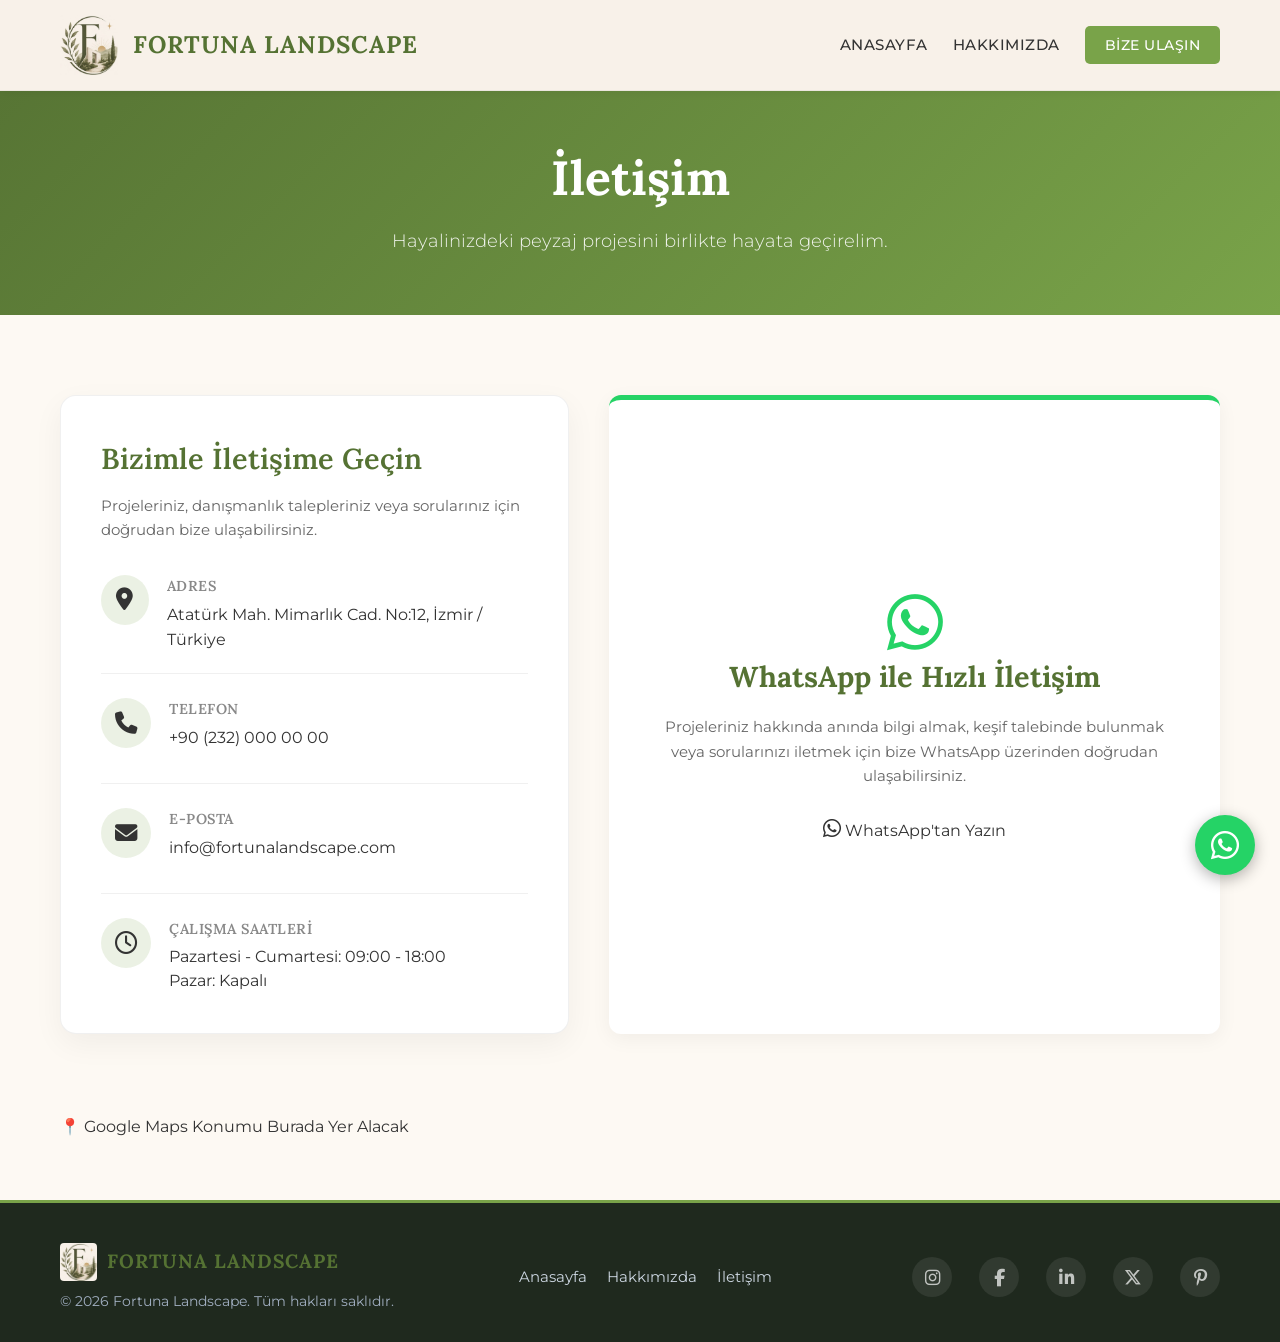
==== commit e9252229: "321" ====
--- a/contact.html
+++ b/contact.html
@@ -13,16 +13,34 @@
     <link rel="stylesheet" href="https://cdnjs.cloudflare.com/ajax/libs/font-awesome/6.5.1/css/all.min.css">
 </head>
 <body>
+     <!-- YÜKLEME EKRANI (PRELOADER) -->
+    <div id="preloader">
+        <div class="loader-content">
+            <div class="spinner-wrapper">
+                <div class="spinner"></div>
+                <img src="images/mini logo.jpeg" alt="Fortuna Landscape" class="loader-logo">
+            </div>
+        </div>
+    </div>
 
     <!-- Header / Navigasyon Bölümü -->
     <header>
-        <div class="container">
+        <div class="container header-container">
+            <!-- Logo ve İsim -->
             <a href="index.html" class="logo-container">
                 <img src="images/mini logo.jpeg" alt="Fortuna Landscape Logosu" class="site-logo">
                 <h1 class="logo-text">Fortuna Landscape</h1>
             </a>
-            <nav>
+
+            <!-- Hamburger Menü Butonu (Mobilde Görünür) -->
+            <button class="hamburger-menu" id="hamburgerMenu" aria-label="Menüyü Aç">
+                <i class="fa-solid fa-bars"></i>
+            </button>
+
+            <!-- Navigasyon Menüsü -->
+            <nav class="nav-menu" id="navMenu">
                 <ul>
+                    <li><a href="index.html">Anasayfa</a></li>
                     <li><a href="hakkimizda.html">Hakkımızda</a></li>
                     <li><a href="contact.html" class="cta-button">Bize Ulaşın</a></li>
                 </ul>
@@ -130,15 +148,44 @@
     </a>
 
     <!-- Footer -->
+    <!-- Footer Bölümü -->
     <footer>
-        <div class="container">
-            <div class="footer-info">
-                <img src="logo.jpeg" alt="Fortuna Landscape Logosu" class="site-logo small">
-                <p>&copy; 2026 Fortuna Landscape. Tüm hakları saklıdır.</p>
+        <div class="container footer-container">
+            <!-- Logo ve Telif Bilgisi -->
+            <div class="footer-brand">
+                <a href="index.html" class="logo-container">
+                    <img src="images/mini logo.jpeg" alt="Fortuna Landscape Logosu" class="site-logo small">
+                    <span class="logo-text">Fortuna Landscape</span>
+                </a>
+                <p class="copyright">&copy; 2026 Fortuna Landscape. Tüm hakları saklıdır.</p>
             </div>
+
+            <!-- Hızlı Menü Linkleri -->
+            <div class="footer-nav">
+                <ul>
+                    <li><a href="index.html">Anasayfa</a></li>
+                    <li><a href="hakkimizda.html">Hakkımızda</a></li>
+                    <li><a href="contact.html">İletişim</a></li>
+                </ul>
+            </div>
+
+            <!-- Sosyal Medya İkon Linkleri (PHP Dinamik Yapısına Uyumlu) -->
             <div class="footer-social">
-                <a href="#">Instagram</a>
-                <a href="#">LinkedIn</a>
+                <a href="https://instagram.com" target="_blank" rel="noopener noreferrer" class="social-icon instagram" title="Instagram">
+                    <i class="fa-brands fa-instagram"></i>
+                </a>
+                <a href="https://facebook.com" target="_blank" rel="noopener noreferrer" class="social-icon facebook" title="Facebook">
+                    <i class="fa-brands fa-facebook-f"></i>
+                </a>
+                <a href="https://linkedin.com" target="_blank" rel="noopener noreferrer" class="social-icon linkedin" title="LinkedIn">
+                    <i class="fa-brands fa-linkedin-in"></i>
+                </a>
+                <a href="https://x.com" target="_blank" rel="noopener noreferrer" class="social-icon x-twitter" title="X (Twitter)">
+                    <i class="fa-brands fa-x-twitter"></i>
+                </a>
+                <a href="https://pinterest.com" target="_blank" rel="noopener noreferrer" class="social-icon pinterest" title="Pinterest">
+                    <i class="fa-brands fa-pinterest-p"></i>
+                </a>
             </div>
         </div>
     </footer>
--- a/style.css
+++ b/style.css
@@ -1,15 +1,18 @@
-/* --- Global Stiller --- */
+/* ==========================================
+   FORTUNA LANDSCAPE - TEMEL STİLLER (GLOBAL)
+   ========================================== */
+
 :root {
     --primary-color: #79A349; /* Fıstık Yeşili - Temel Renk */
-    --secondary-color: #557233; /* Daha Koyu Yeşil - Vurgu */
+    --secondary-color: #557233; /* Koyu Yeşil - Vurgu */
     --accent-color: #E6A157; /* Logodaki Altın/Güneş Rengi - Detaylar */
-    --light-color: #FDF9F3; /* Çok Açık Arka Plan Rengi */
+    --light-color: #FDF9F3; /* Krem Arka Plan Rengi */
     --dark-color: #333333; /* Koyu Metin Rengi */
     --text-color-muted: #666666;
     --white: #ffffff;
     --transition: all 0.3s ease;
-    --font-heading: 'Lora', serif; /* Başlıklar için Serif */
-    --font-body: 'Montserrat', sans-serif; /* Gövde Metni için Sans-Serif */
+    --font-heading: 'Lora', serif; /* Başlıklar için Serif Font */
+    --font-body: 'Montserrat', sans-serif; /* Gövde Metni için Sans-Serif Font */
 }
 
 * {
@@ -19,7 +22,7 @@
 }
 
 html {
-    scroll-behavior: smooth; /* Yumuşak kaydırma */
+    scroll-behavior: smooth;
     font-size: 16px;
 }
 
@@ -57,9 +60,12 @@
     font-weight: 700;
 }
 
-/* --- Header Stilleri --- */
+/* ==========================================
+   HEADER & NAVİGASYON
+   ========================================== */
+
 header {
-    background-color: #F8F1E9; /* İstediğiniz krem/açık ton */
+    background-color: #F8F1E9;
     padding: 15px 0;
     position: fixed;
     top: 0;
@@ -130,7 +136,10 @@
     transform: translateY(-2px);
 }
 
-/* --- Hero Stilleri --- */
+/* ==========================================
+   HERO (GİRİŞ) BÖLÜMÜ
+   ========================================== */
+
 .hero {
     height: 100vh;
     background-image: url('https://images.unsplash.com/photo-1557429287-b2e26467fc2b?q=80&w=2000&auto=format&fit=crop');
@@ -192,7 +201,10 @@
     transform: translateY(-3px);
 }
 
-/* --- Bölüm Başlıkları --- */
+/* ==========================================
+   GENEL BÖLÜM BAŞLIKLARI
+   ========================================== */
+
 .section-title {
     font-size: 2.8rem;
     text-align: center;
@@ -210,67 +222,131 @@
     margin: 15px auto 0;
 }
 
-/* --- Projeler Bölümü Stilleri --- */
+/* ==========================================
+   PROJELER BÖLÜMÜ (YATAY SLIDER)
+   ========================================== */
+
 .projects {
     padding: 100px 0;
     background-color: var(--white);
 }
 
-.projects-grid {
-    display: grid;
-    grid-template-columns: repeat(auto-fit, minmax(300px, 1fr));
-    gap: 30px;
-}
-
-.project-card {
+.projects-slider-container {
+    position: relative;
+    display: flex;
+    align-items: center;
+    width: 100%;
+}
+
+.projects-track {
+    display: flex;
+    gap: 24px;
+    overflow-x: auto;
+    scroll-behavior: smooth;
+    padding: 15px 5px;
+    scrollbar-width: none;
+    width: 100%;
+}
+
+.projects-track::-webkit-scrollbar {
+    display: none;
+}
+
+/* Proje Kart Yapısı */
+.projects-track .project-card {
+    flex: 0 0 calc((100% - 48px) / 3);
+    max-width: calc((100% - 48px) / 3);
     position: relative;
     overflow: hidden;
-    border-radius: 10px;
-    box-shadow: 0 5px 15px rgba(0,0,0,0.1);
+    border-radius: 12px;
+    box-shadow: 0 5px 15px rgba(0, 0, 0, 0.08);
     cursor: pointer;
-}
-
-.project-card img {
+    box-sizing: border-box;
+    transition: transform 0.3s ease, box-shadow 0.3s ease;
+}
+
+.projects-track .project-card:hover {
+    transform: translateY(-5px);
+    box-shadow: 0 10px 25px rgba(0, 0, 0, 0.12);
+}
+
+.projects-track .project-card img {
     width: 100%;
-    height: 400px;
+    height: 380px;
     object-fit: cover;
-    transition: var(--transition);
-}
-
-.project-info {
+    display: block;
+    transition: transform 0.4s ease;
+}
+
+.projects-track .project-card:hover img {
+    transform: scale(1.05);
+}
+
+/* Proje İsim Alanı (Masaüstü Hover) */
+.projects-track .project-info {
     position: absolute;
     bottom: 0;
     left: 0;
     width: 100%;
-    padding: 30px;
-    background: linear-gradient(to top, rgba(0,0,0,0.8), transparent);
+    padding: 25px 20px;
+    background: linear-gradient(to top, rgba(0, 0, 0, 0.85) 0%, rgba(0, 0, 0, 0.4) 60%, transparent 100%);
     color: var(--white);
-    transform: translateY(20px);
+    transform: translateY(100%);
     opacity: 0;
-    transition: var(--transition);
-}
-
-.project-card:hover img {
-    transform: scale(1.05);
-}
-
-.project-card:hover .project-info {
+    transition: transform 0.35s ease, opacity 0.35s ease;
+    pointer-events: none;
+}
+
+.projects-track .project-card:hover .project-info {
     transform: translateY(0);
     opacity: 1;
 }
 
-.project-info h4 {
+.projects-track .project-info h4 {
     font-family: var(--font-heading);
-    font-size: 1.5rem;
-    margin-bottom: 5px;
-}
-
-.project-info p {
-    font-size: 0.9rem;
-    font-weight: 300;
-}
-
-/* --- Hizmetler Bölümü (Slider) --- */
+    font-size: 1.25rem;
+    font-weight: 600;
+    margin: 0;
+    color: var(--white);
+    text-shadow: 0 2px 4px rgba(0, 0, 0, 0.5);
+}
+
+.projects-track .project-info p {
+    display: none; /* Paragraf metnini gizle */
+}
+
+/* Ok Butonları */
+.project-slider-btn {
+    background-color: var(--white);
+    color: var(--secondary-color);
+    border: 1px solid rgba(0, 0, 0, 0.1);
+    width: 44px;
+    height: 44px;
+    border-radius: 50%;
+    cursor: pointer;
+    font-size: 1.1rem;
+    position: absolute;
+    z-index: 10;
+    box-shadow: 0 4px 12px rgba(0, 0, 0, 0.12);
+    transition: all 0.3s ease;
+    display: flex;
+    align-items: center;
+    justify-content: center;
+}
+
+.project-slider-btn:hover {
+    background-color: var(--primary-color);
+    color: var(--white);
+    transform: scale(1.08);
+}
+
+.prev-project-btn { left: -20px; }
+.next-project-btn { right: -20px; }
+
+/* ==========================================
+   HİZMETLER BÖLÜMÜ
+   ========================================== */
+
 .services {
     padding: 80px 0;
     background-color: var(--light-color);
@@ -315,6 +391,18 @@
 .service-card:hover {
     border-bottom: 4px solid var(--primary-color);
     transform: translateY(-5px);
+}
+
+.icon-box {
+    width: 50px;
+    height: 50px;
+    background-color: rgba(121, 163, 73, 0.15);
+    border-radius: 50%;
+    display: flex;
+    align-items: center;
+    justify-content: center;
+    font-size: 1.4rem;
+    margin-bottom: 15px;
 }
 
 .service-card h4 {
@@ -352,55 +440,10 @@
 .prev-btn { left: -15px; }
 .next-btn { right: -15px; }
 
-/* --- Hakkımızda Bölümü Stilleri --- */
-.about {
-    padding: 100px 0;
-    background-color: var(--white);
-}
-
-.about-content {
-    display: flex;
-    align-items: center;
-    gap: 50px;
-}
-
-.about-text { flex: 1; }
-.about-text p {
-    margin-bottom: 20px;
-    font-size: 1.1rem;
-    color: var(--dark-color);
-}
-
-.about-image { flex: 1; }
-.about-image img {
-    border-radius: 10px;
-    box-shadow: 0 5px 20px rgba(0,0,0,0.1);
-}
-
-.about-single-page {
-    padding: 90px 0 120px;
-    background-color: var(--light-color);
-}
-
-.about-paragraph-box {
-    max-width: 850px;
-    margin: 0 auto;
-    background-color: var(--white);
-    padding: 50px 40px;
-    border-radius: 12px;
-    box-shadow: 0 5px 20px rgba(0, 0, 0, 0.04);
-    border-left: 5px solid var(--primary-color);
-}
-
-.about-paragraph-box p {
-    font-size: 1.15rem;
-    line-height: 1.85;
-    color: var(--dark-color);
-    font-weight: 300;
-    text-align: justify;
-}
-
-/* --- Neden Bizi Tercih Etmelisiniz? --- */
+/* ==========================================
+   NEDEN BİZİ TERCİH ETMELİSİNİZ?
+   ========================================== */
+
 .why-us {
     padding: 100px 0;
     background-color: var(--white);
@@ -477,7 +520,61 @@
     color: var(--white);
 }
 
-/* --- İletişim Sayfası Stilleri (contact.html) --- */
+/* ==========================================
+   HAKKIMIZDA & TEK PARAGRAF
+   ========================================== */
+
+.about {
+    padding: 100px 0;
+    background-color: var(--white);
+}
+
+.about-content {
+    display: flex;
+    align-items: center;
+    gap: 50px;
+}
+
+.about-text { flex: 1; }
+.about-text p {
+    margin-bottom: 20px;
+    font-size: 1.1rem;
+    color: var(--dark-color);
+}
+
+.about-image { flex: 1; }
+.about-image img {
+    border-radius: 10px;
+    box-shadow: 0 5px 20px rgba(0,0,0,0.1);
+}
+
+.about-single-page {
+    padding: 90px 0 120px;
+    background-color: var(--light-color);
+}
+
+.about-paragraph-box {
+    max-width: 850px;
+    margin: 0 auto;
+    background-color: var(--white);
+    padding: 50px 40px;
+    border-radius: 12px;
+    box-shadow: 0 5px 20px rgba(0, 0, 0, 0.04);
+    border-left: 5px solid var(--primary-color);
+}
+
+.about-paragraph-box p {
+    font-size: 1.15rem;
+    line-height: 1.85;
+    color: var(--dark-color);
+    font-weight: 300;
+    text-align: justify;
+}
+
+/* ==========================================
+   İLETİŞİM SAYFASI (contact.html)
+   ========================================== */
+
 .page-banner {
     background: linear-gradient(135deg, var(--secondary-color), var(--primary-color));
     color: var(--white);
@@ -507,7 +604,6 @@
     gap: 40px;
 }
 
-/* Yenilenen İletişim Kartı Stilleri */
 .contact-info-card {
     background: #ffffff;
     padding: 40px;
@@ -548,23 +644,6 @@
 .info-item:last-child {
     border-bottom: none;
     padding-bottom: 0;
-}
-
-/* Yuvarlak İkon Kutuları */
-.icon-box {
-    width: 48px;
-    height: 48px;
-    background-color: rgba(121, 163, 73, 0.15);
-    border-radius: 12px;
-    display: flex;
-    align-items: center;
-    justify-content: center;
-    flex-shrink: 0;
-}
-
-.icon-box i {
-    font-size: 1.2rem;
-    color: var(--secondary-color);
 }
 
 .info-content h4 {
@@ -590,31 +669,6 @@
     color: var(--primary-color);
 }
 
-.info-content p span {
-    color: #d32f2f;
-    font-size: 0.9rem;
-}
-
-/* Harita Alanı */
-.map-section {
-    padding-bottom: 80px;
-    background-color: var(--light-color);
-}
-
-.map-placeholder {
-    width: 100%;
-    height: 300px;
-    background-color: #e9ecef;
-    border-radius: 12px;
-    display: flex;
-    align-items: center;
-    justify-content: center;
-    color: var(--text-color-muted);
-    font-weight: 600;
-    border: 2px dashed #ccc;
-}
-
-/* --- WhatsApp Kartı ve Sabit Buton Stilleri --- */
 .contact-whatsapp-card {
     background-color: var(--white);
     padding: 40px;
@@ -657,6 +711,7 @@
     color: #ffffff;
 }
 
+/* Sabit WhatsApp Butonu */
 .fixed-whatsapp {
     position: fixed !important;
     bottom: 25px !important;
@@ -687,18 +742,15 @@
 }
 
 @keyframes pulse-wa {
-    0% {
-        box-shadow: 0 0 0 0 rgba(37, 211, 102, 0.7);
-    }
-    70% {
-        box-shadow: 0 0 0 15px rgba(37, 211, 102, 0);
-    }
-    100% {
-        box-shadow: 0 0 0 0 rgba(37, 211, 102, 0);
-    }
-}
-
-/* --- Modal Galeri Stilleri --- */
+    0% { box-shadow: 0 0 0 0 rgba(37, 211, 102, 0.7); }
+    70% { box-shadow: 0 0 0 15px rgba(37, 211, 102, 0); }
+    100% { box-shadow: 0 0 0 0 rgba(37, 211, 102, 0); }
+}
+
+/* ==========================================
+   MODAL GALERİ STİLLERİ
+   ========================================== */
+
 .modal {
     display: none; 
     position: fixed;
@@ -827,7 +879,10 @@
 .prev-arrow { left: 15px; }
 .next-arrow { right: 15px; }
 
-/* --- Footer Stilleri --- */
+/* ==========================================
+   FOOTER
+   ========================================== */
+
 footer {
     background-color: #1a1a1a;
     color: rgba(255, 255, 255, 0.7);
@@ -856,40 +911,162 @@
     color: var(--primary-color);
 }
 
-/* --- Mobil ve Medya Uyumluluğu (Responsive) --- */
+/* ==========================================
+   TABLET VE DÜŞÜK ÇÖZÜNÜRLÜK (max-width: 992px)
+   ========================================== */
+
 @media (max-width: 992px) {
     .hero h2 { font-size: 2.8rem; }
     .about-content { flex-direction: column; }
+    
     .service-card {
         flex: 0 0 calc((100% - 20px) / 2);
         max-width: calc((100% - 20px) / 2);
     }
+
+    .projects-track .project-card {
+        flex: 0 0 calc((100% - 24px) / 2);
+        max-width: calc((100% - 24px) / 2);
+    }
+
     .why-us-grid {
         grid-template-columns: repeat(1, 1fr);
         gap: 25px;
     }
+
     .contact-wrapper {
         grid-template-columns: 1fr;
     }
 }
 
+/* ==========================================
+   MINIMALIST MOBIL UYUMLULUK (max-width: 768px)
+   ========================================== */
+
 @media (max-width: 768px) {
-    header .container { flex-direction: column; gap: 10px; }
-    nav ul { flex-direction: column; gap: 10px; text-align: center; width: 100%; }
-    .hero { text-align: center; padding-top: 120px; }
-    .hero h2 { font-size: 2.2rem; }
-    .section-title { font-size: 2.2rem; }
+    html {
+        font-size: 15px;
+    }
+
+    .container {
+        padding: 0 16px;
+    }
+
+    .section-title {
+        font-size: 1.8rem;
+        margin-bottom: 35px;
+    }
+
+    .section-title::after {
+        width: 50px;
+        height: 3px;
+        margin-top: 10px;
+    }
+
+    /* Header & Navigasyon */
+    header {
+        padding: 10px 0;
+    }
+
+    header .container {
+        flex-direction: column;
+        gap: 10px;
+    }
+
+    nav ul {
+        flex-direction: column;
+        gap: 10px;
+        text-align: center;
+        width: 100%;
+    }
+
+    /* Hero */
+    .hero {
+        height: 85vh;
+        text-align: center;
+        padding-top: 120px;
+    }
+
+    .hero h2 {
+        font-size: 2rem;
+        line-height: 1.3;
+        margin-bottom: 15px;
+    }
+
+    .hero p {
+        font-size: 0.95rem;
+        margin-bottom: 25px;
+    }
+
+    /* Sayfa İçi Boşluklar */
+    .projects, 
+    .services, 
+    .about, 
+    .why-us, 
+    .contact-page {
+        padding: 50px 0;
+    }
+
+    /* Projeler Bölümü Mobil Uyarlaması */
+    .projects-track .project-card {
+        flex: 0 0 100%;
+        max-width: 100%;
+    }
+
+    .projects-track .project-card img {
+        height: 280px;
+    }
+
+    .projects-track .project-info {
+        transform: translateY(0);
+        opacity: 1;
+        padding: 15px;
+        background: linear-gradient(to top, rgba(0, 0, 0, 0.75) 0%, transparent 100%);
+    }
+
+    .projects-track .project-info h4 {
+        font-size: 1.05rem;
+    }
+
+    .prev-project-btn { left: -8px; }
+    .next-project-btn { right: -8px; }
+
+    /* Kartlar & Gölge Düzleştirme (Minimalist Flat) */
+    .service-card,
+    .why-us-card,
+    .contact-info-card,
+    .contact-whatsapp-card {
+        border-radius: 10px;
+        box-shadow: 0 4px 12px rgba(0, 0, 0, 0.03);
+        border: 1px solid rgba(0, 0, 0, 0.04);
+    }
+
+    /* Modal Galeri */
     .modal-body {
         flex-direction: column-reverse;
     }
+
     .thumbnail-list {
         flex-direction: row;
         width: 100%;
         height: 70px;
         overflow-x: auto;
     }
+
     .thumb-img {
         width: 70px;
+    }
+
+    /* Sabit WhatsApp */
+    .fixed-whatsapp {
+        bottom: 16px !important;
+        right: 16px !important;
+        width: 48px !important;
+        height: 48px !important;
+    }
+
+    .fixed-whatsapp i {
+        font-size: 24px !important;
     }
 }
 
@@ -898,20 +1075,289 @@
         flex: 0 0 100%;
         max-width: 100%;
     }
+
     .prev-btn { left: -5px; }
     .next-btn { right: -5px; }
+
     .why-us-cta { padding: 25px 20px; }
     .why-us-cta p { font-size: 1rem; }
+
     .about-paragraph-box { padding: 30px 20px; }
     .about-paragraph-box p { font-size: 1rem; text-align: left; }
-    .fixed-whatsapp {
-        bottom: 15px !important;
-        right: 15px !important;
-        width: 50px !important;
-        height: 50px !important;
-    }
-    .fixed-whatsapp i { font-size: 26px !important; }
-    .contact-info-card { padding: 25px; }
-    .icon-box { width: 40px; height: 40px; }
-    .icon-box i { font-size: 1rem; }
+
+    .contact-info-card { padding: 20px 16px; }
+    .icon-box { width: 38px; height: 38px; }
+    .icon-box i { font-size: 0.95rem; }
+}
+/* --- Header Temel Düzen --- */
+.header-container {
+    display: flex;
+    justify-content: space-between;
+    align-items: center;
+    position: relative;
+}
+
+.hamburger-menu {
+    display: none; /* Masaüstünde gizli */
+    background: none;
+    border: none;
+    font-size: 1.6rem;
+    color: var(--secondary-color);
+    cursor: pointer;
+    padding: 5px;
+    z-index: 1001;
+    transition: transform 0.3s ease;
+}
+
+.hamburger-menu.active i {
+    transform: rotate(90deg); /* Menü açıldığında hafif dönme efekti */
+}
+
+/* ==========================================
+   MOBİL İÇİN HAMBURGER MENÜ STİLLERİ (<= 768px)
+   ========================================== */
+
+@media (max-width: 768px) {
+    header .container {
+        flex-direction: row; /* Logo ve hamburger ikonunu yan yana tutar */
+        justify-content: space-between;
+        align-items: center;
+    }
+
+    .hamburger-menu {
+        display: block; /* Mobilde hamburger ikonunu göster */
+    }
+
+    /* Mobil Açılır Menü Konfigürasyonu */
+    nav.nav-menu {
+        position: absolute;
+        top: 100%;
+        left: 0;
+        width: 100%;
+        background-color: #F8F1E9; /* Header ile aynı arka plan */
+        padding: 0;
+        max-height: 0;
+        overflow: hidden;
+        transition: max-height 0.4s ease, padding 0.3s ease, box-shadow 0.3s ease;
+        box-shadow: 0 10px 15px rgba(0, 0, 0, 0.05);
+    }
+
+    /* Hamburger menü tıklandığında açılan durum */
+    nav.nav-menu.active {
+        max-height: 300px; /* Menü yüksekliği */
+        padding: 20px 0;
+        border-bottom: 2px solid var(--primary-color);
+    }
+
+    nav.nav-menu ul {
+        flex-direction: column;
+        gap: 18px;
+        align-items: center;
+        width: 100%;
+    }
+
+    nav.nav-menu a {
+        font-size: 1.05rem;
+        font-weight: 600;
+        display: inline-block;
+    }
+
+    .cta-button {
+        margin-top: 5px;
+        padding: 8px 24px;
+    }
+}
+/* ==========================================
+   YÜKLEME EKRANI (PRELOADER) STİLLERİ
+   ========================================== */
+
+#preloader {
+    position: fixed;
+    top: 0;
+    left: 0;
+    width: 100%;
+    height: 100%;
+    background-color: var(--light-color, #F8F1E9); /* Arka plan krem tonu */
+    z-index: 999999;
+    display: flex;
+    justify-content: center;
+    align-items: center;
+    transition: opacity 0.5s ease, visibility 0.5s ease;
+}
+
+#preloader.hide-loader {
+    opacity: 0;
+    visibility: hidden;
+    pointer-events: none;
+}
+
+.loader-content {
+    display: flex;
+    justify-content: center;
+    align-items: center;
+}
+
+/* Kapsayıcı: İçindeki öğeleri bağımsız katmanlar olarak tam ortalar */
+.spinner-wrapper {
+    position: relative;
+    width: 100px;
+    height: 100px;
+    display: flex;
+    justify-content: center;
+    align-items: center;
+}
+
+/* Dönen Fıstık Yeşili Halka */
+.spinner {
+    position: absolute;
+    top: 0;
+    left: 0;
+    width: 100%;
+    height: 100%;
+    border: 3.5px solid rgba(121, 163, 73, 0.15); /* Hafif saydam yeşil zemin */
+    border-top: 3.5px solid var(--primary-color, #79A349); /* Dönen canlı yeşil ok */
+    border-radius: 50%;
+    animation: spin 1s linear infinite;
+    box-sizing: border-box;
+}
+
+/* Ortadaki Logo */
+.loader-logo {
+    width: 50px;
+    height: 50px;
+    object-fit: cover;
+    border-radius: 50%; /* Dairesel görünüm kazandırmak için */
+    z-index: 2;
+    animation: pulseLogo 1.6s ease-in-out infinite;
+}
+
+/* Animasyonlar */
+@keyframes spin {
+    0% { transform: rotate(0deg); }
+    100% { transform: rotate(360deg); }
+}
+
+@keyframes pulseLogo {
+    0%, 100% { transform: scale(0.92); opacity: 0.85; }
+    50% { transform: scale(1.02); opacity: 1; }
+}
+/* ==========================================
+   FOOTER VE SOSYAL MEDYA STİLLERİ
+   ========================================== */
+
+footer {
+    background-color: #1F291E; /* Koyu Doğa Yeşili Zemin */
+    color: #E2E8F0;
+    padding: 40px 0 30px;
+    margin-top: 60px;
+    border-top: 3px solid var(--primary-color, #79A349);
+}
+
+.footer-container {
+    display: flex;
+    flex-wrap: wrap;
+    justify-content: space-between;
+    align-items: center;
+    gap: 25px;
+}
+
+.footer-brand {
+    display: flex;
+    flex-direction: column;
+    gap: 10px;
+}
+
+.footer-brand .logo-container {
+    display: flex;
+    align-items: center;
+    gap: 10px;
+    text-decoration: none;
+    color: #FFFFFF;
+}
+
+.footer-brand .site-logo.small {
+    height: 38px;
+    width: auto;
+    border-radius: 4px;
+}
+
+.footer-brand .logo-text {
+    font-family: 'Lora', serif;
+    font-size: 1.2rem;
+    font-weight: 700;
+}
+
+.footer-brand .copyright {
+    font-size: 0.85rem;
+    color: #A0AEC0;
+}
+
+/* Hızlı Menü */
+.footer-nav ul {
+    display: flex;
+    gap: 20px;
+    list-style: none;
+    padding: 0;
+    margin: 0;
+}
+
+.footer-nav a {
+    color: #CBD5E0;
+    text-decoration: none;
+    font-size: 0.95rem;
+    transition: color 0.3s ease;
+}
+
+.footer-nav a:hover {
+    color: var(--primary-color, #79A349);
+}
+
+/* Sosyal Medya İkonları */
+.footer-social {
+    display: flex;
+    align-items: center;
+    gap: 12px;
+}
+
+.social-icon {
+    display: inline-flex;
+    justify-content: center;
+    align-items: center;
+    width: 40px;
+    height: 40px;
+    background-color: rgba(255, 255, 255, 0.08);
+    color: #FFFFFF;
+    border-radius: 50%;
+    text-decoration: none;
+    font-size: 1.1rem;
+    transition: all 0.3s ease;
+}
+
+/* Hover Efektleri */
+.social-icon:hover {
+    transform: translateY(-4px);
+    color: #FFFFFF;
+}
+
+.social-icon.instagram:hover { background-color: #E1306C; }
+.social-icon.facebook:hover  { background-color: #1877F2; }
+.social-icon.linkedin:hover  { background-color: #0A66C2; }
+.social-icon.x-twitter:hover { background-color: #000000; }
+.social-icon.pinterest:hover { background-color: #BD081C; }
+
+/* Mobil Uyum (Responsive) */
+@media (max-width: 768px) {
+    .footer-container {
+        flex-direction: column;
+        text-align: center;
+        gap: 20px;
+    }
+
+    .footer-brand {
+        align-items: center;
+    }
+
+    .footer-nav ul {
+        justify-content: center;
+    }
 }
